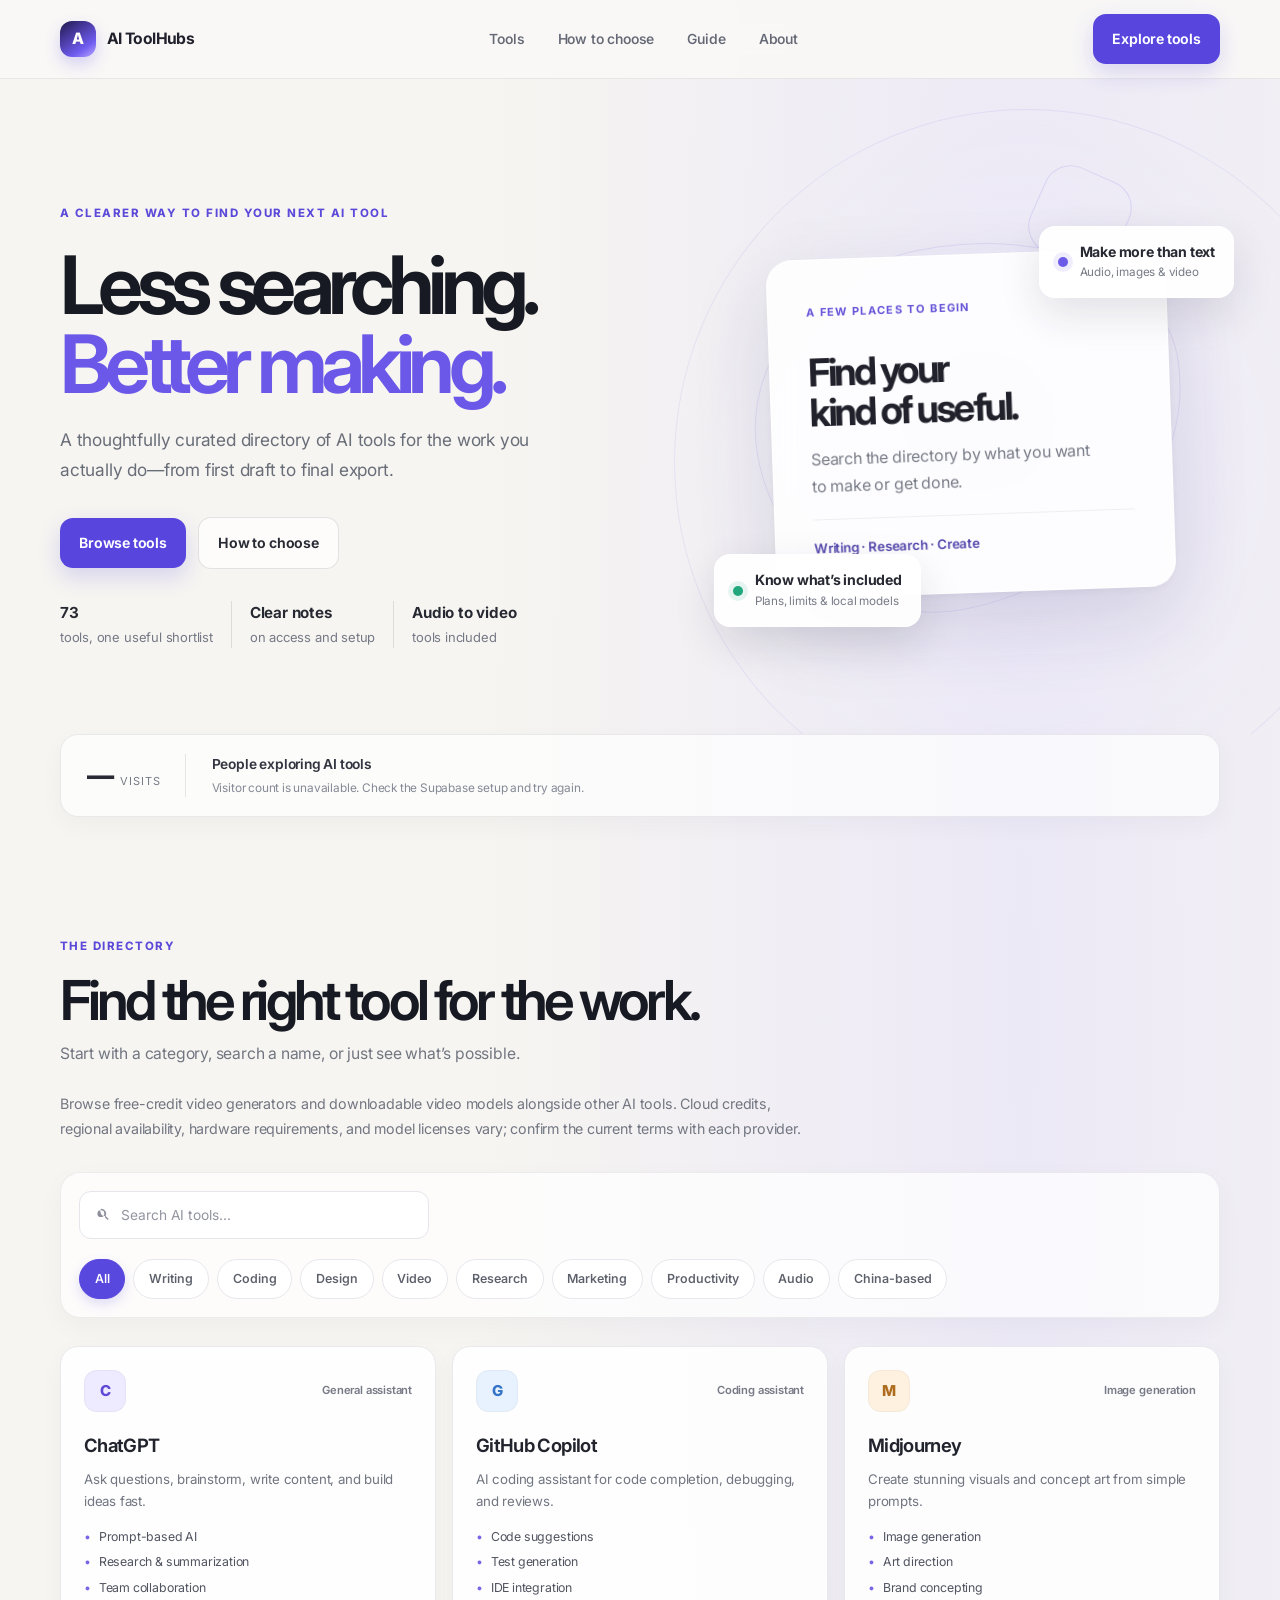
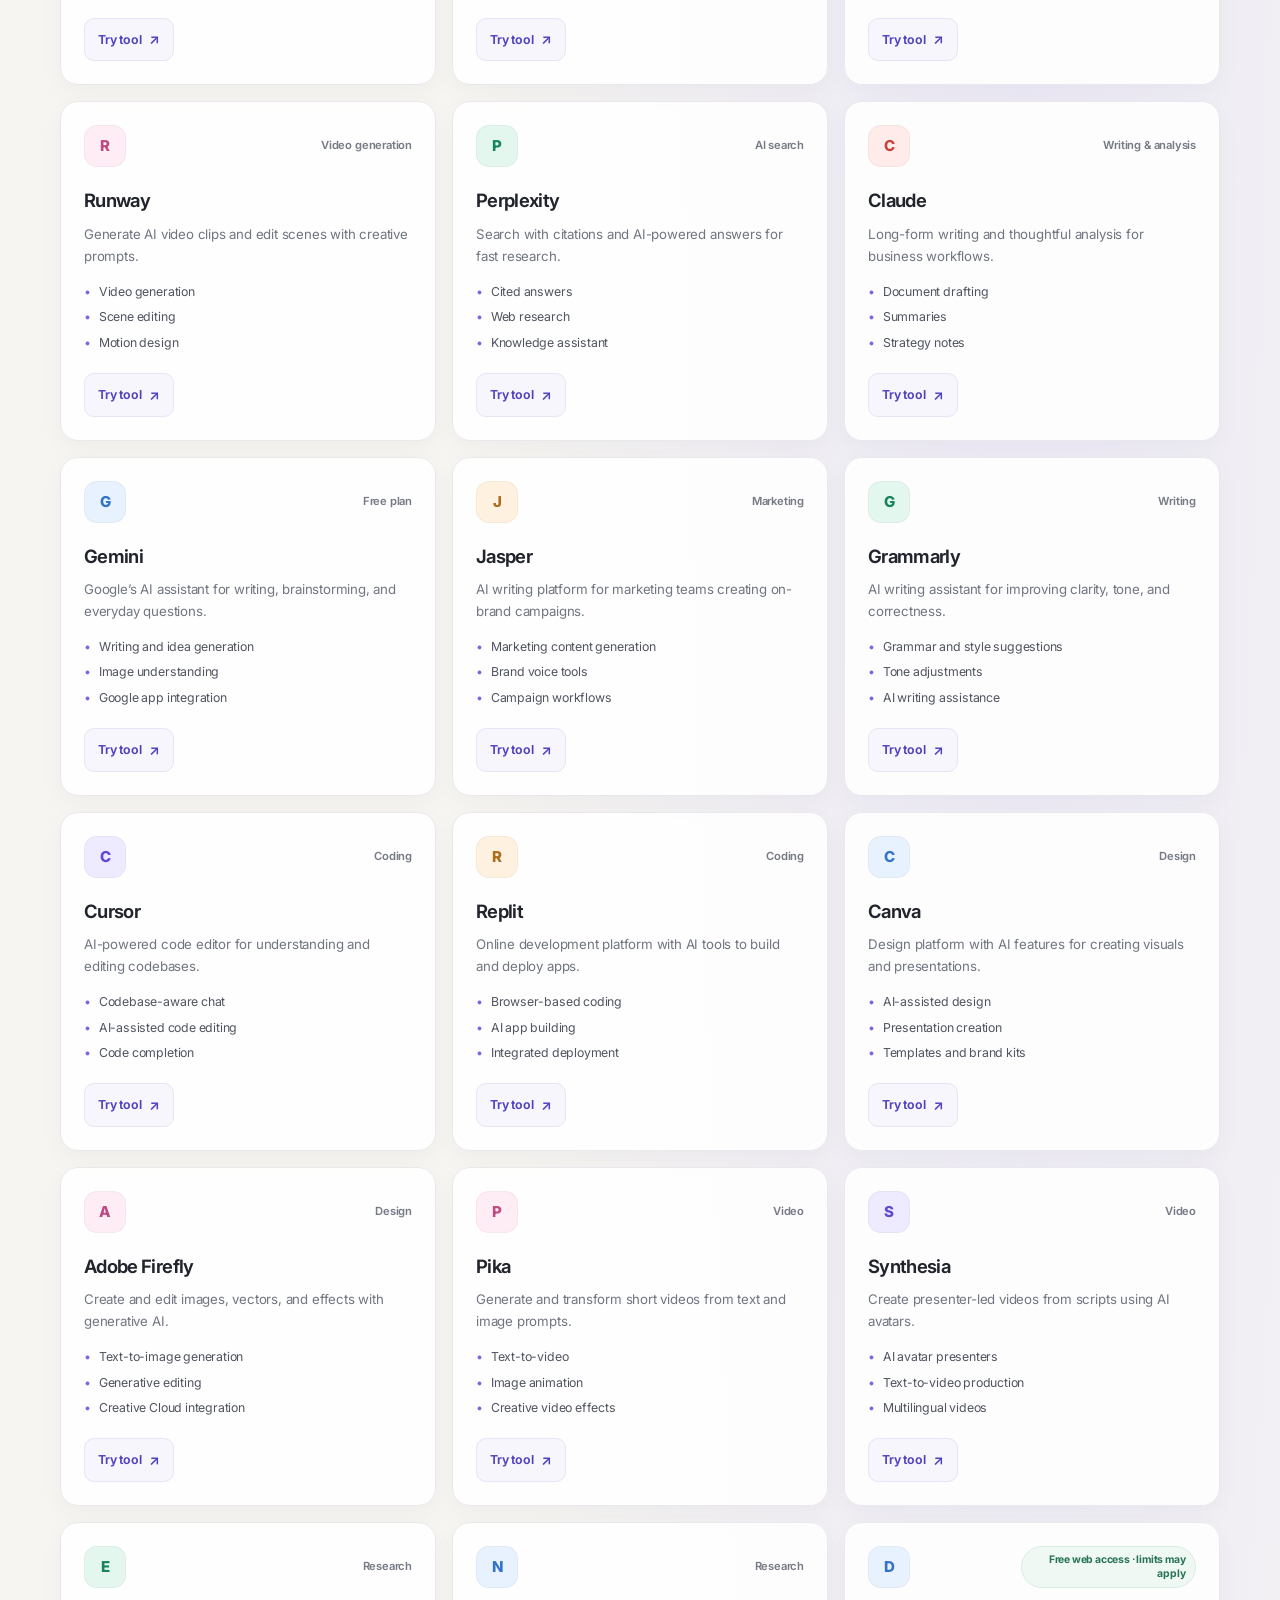
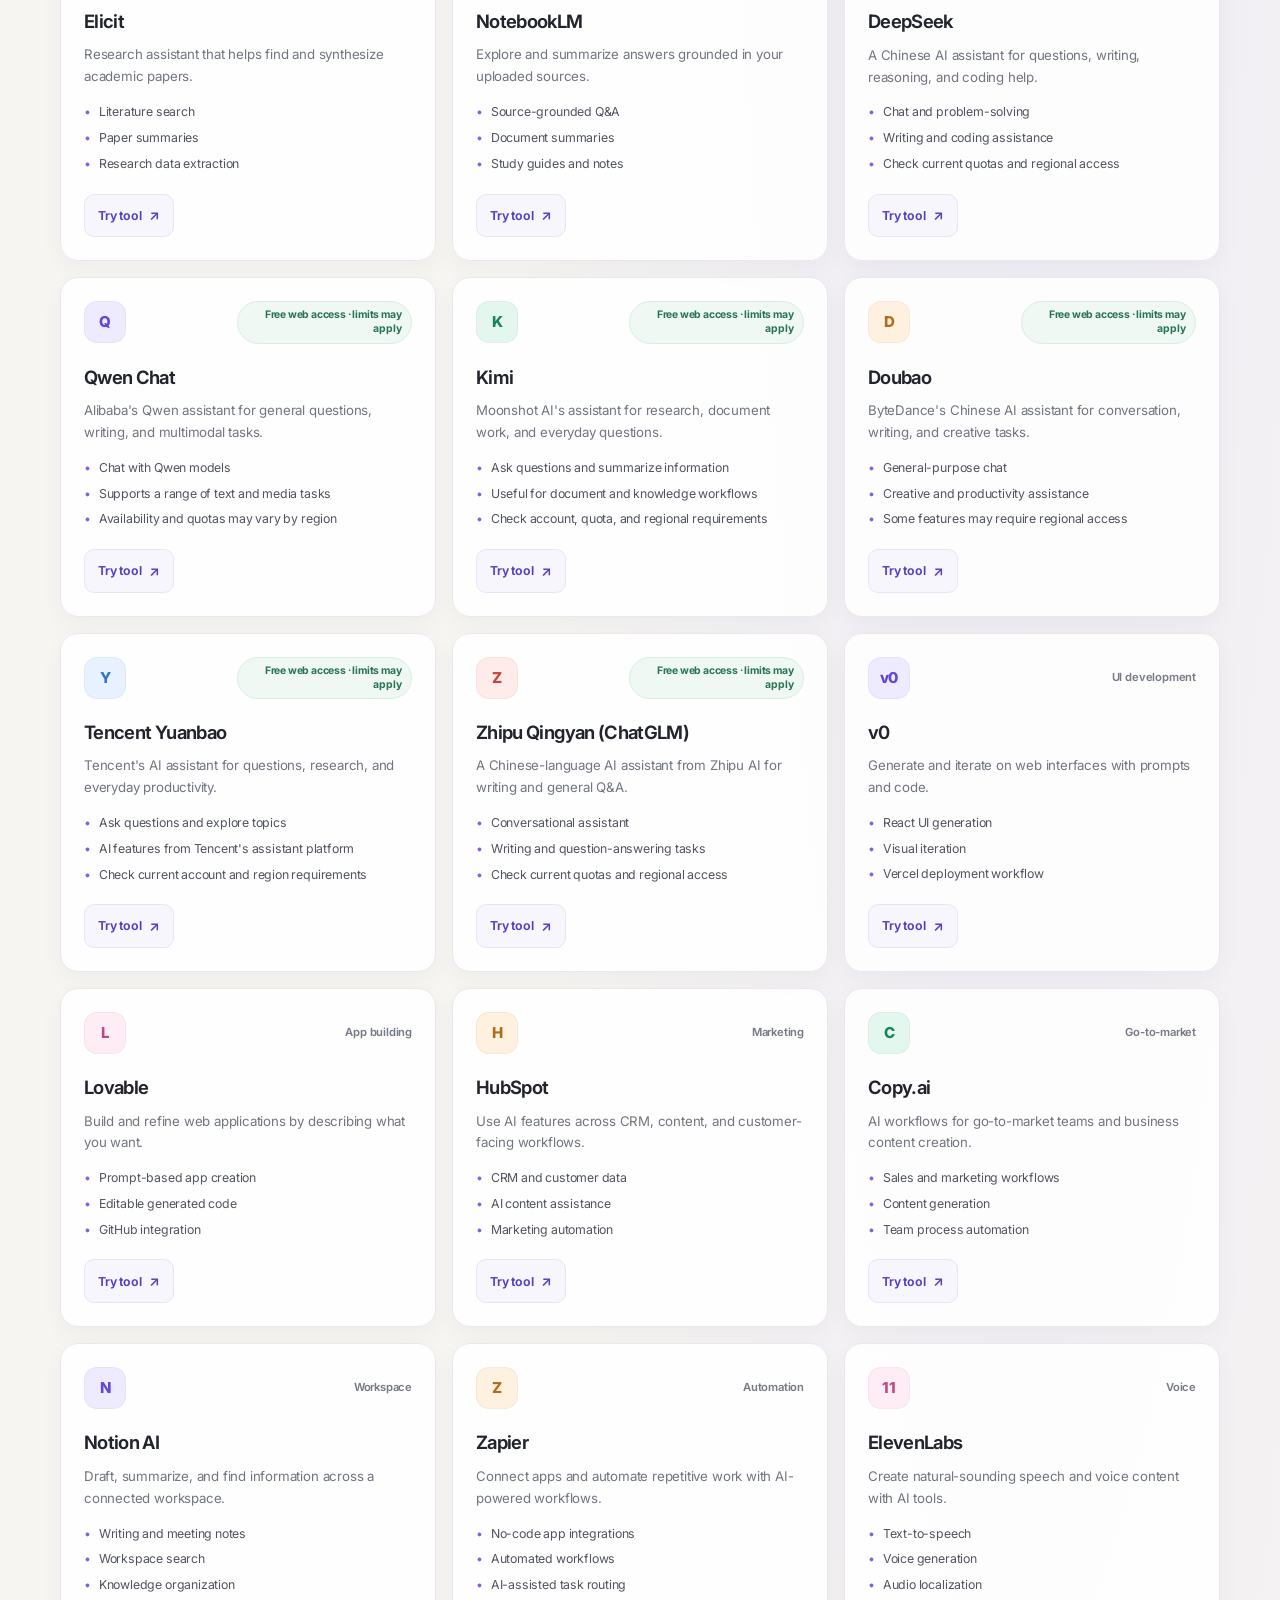
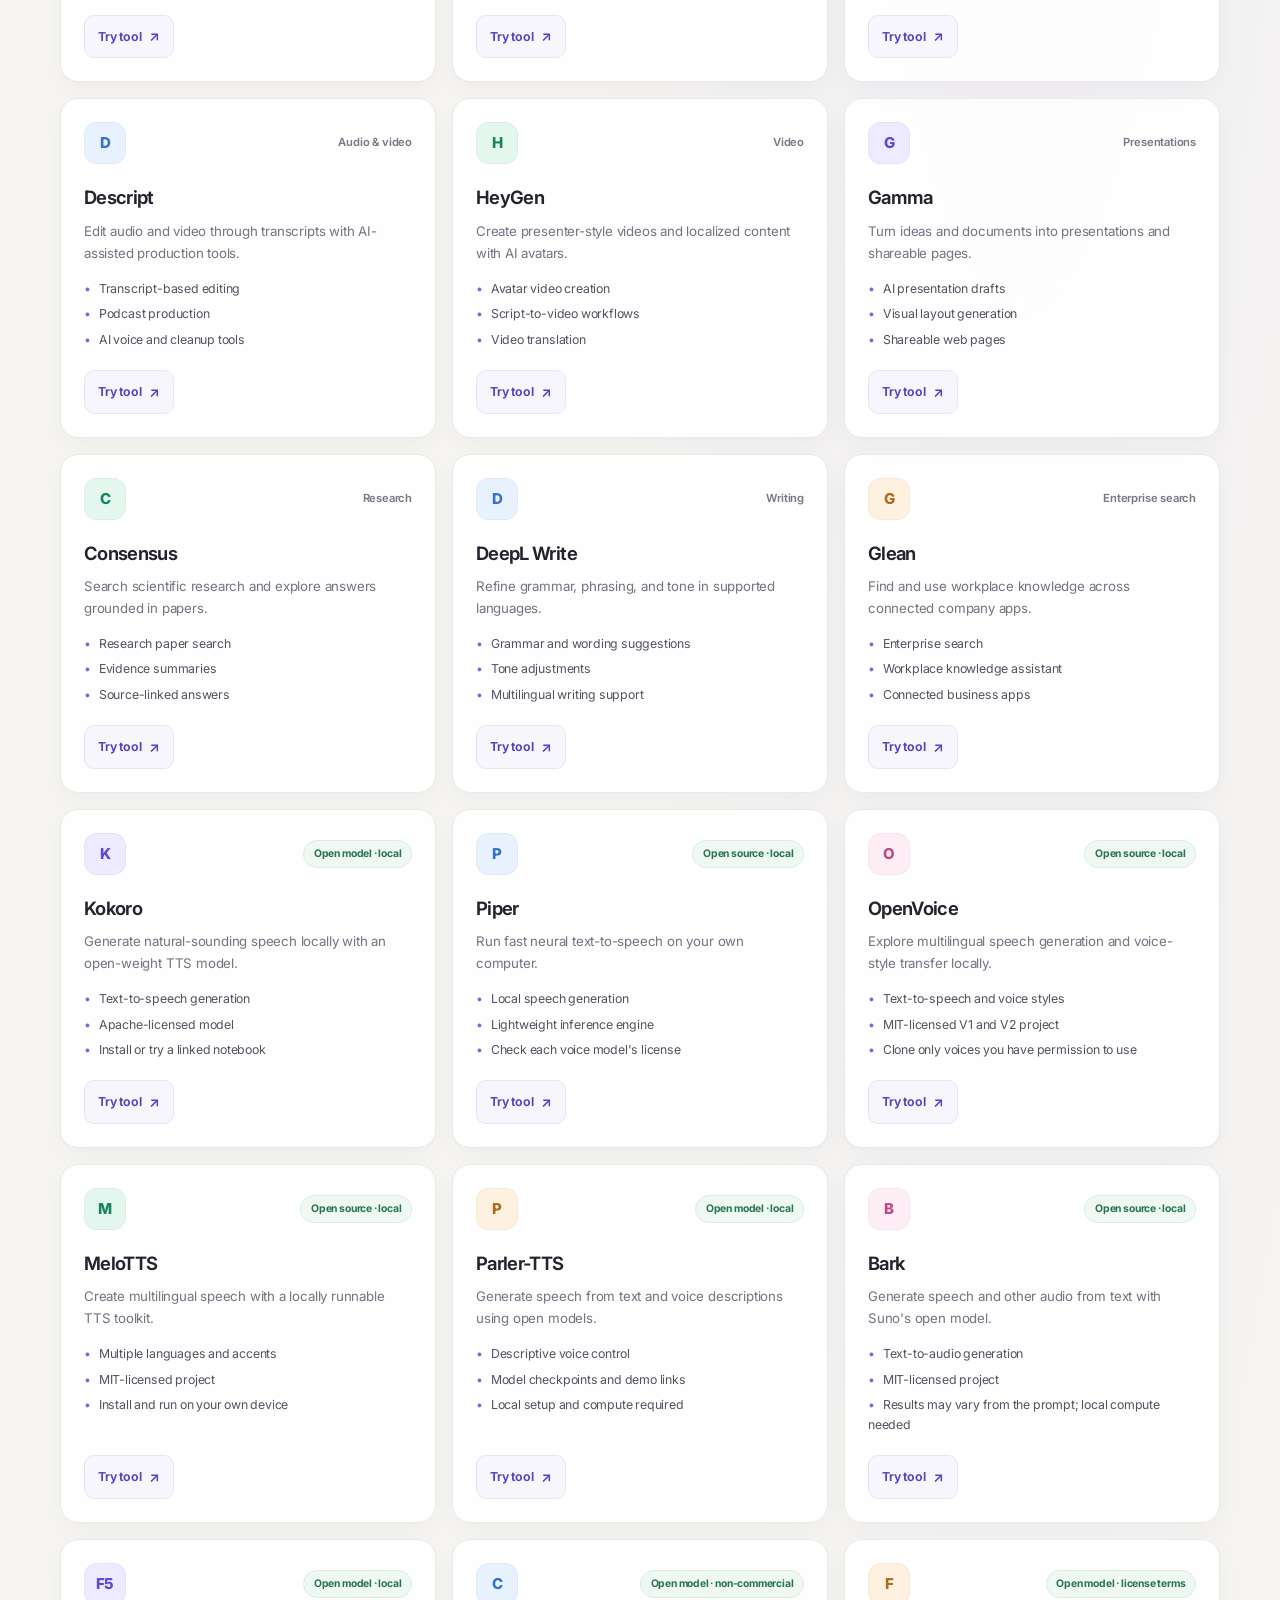
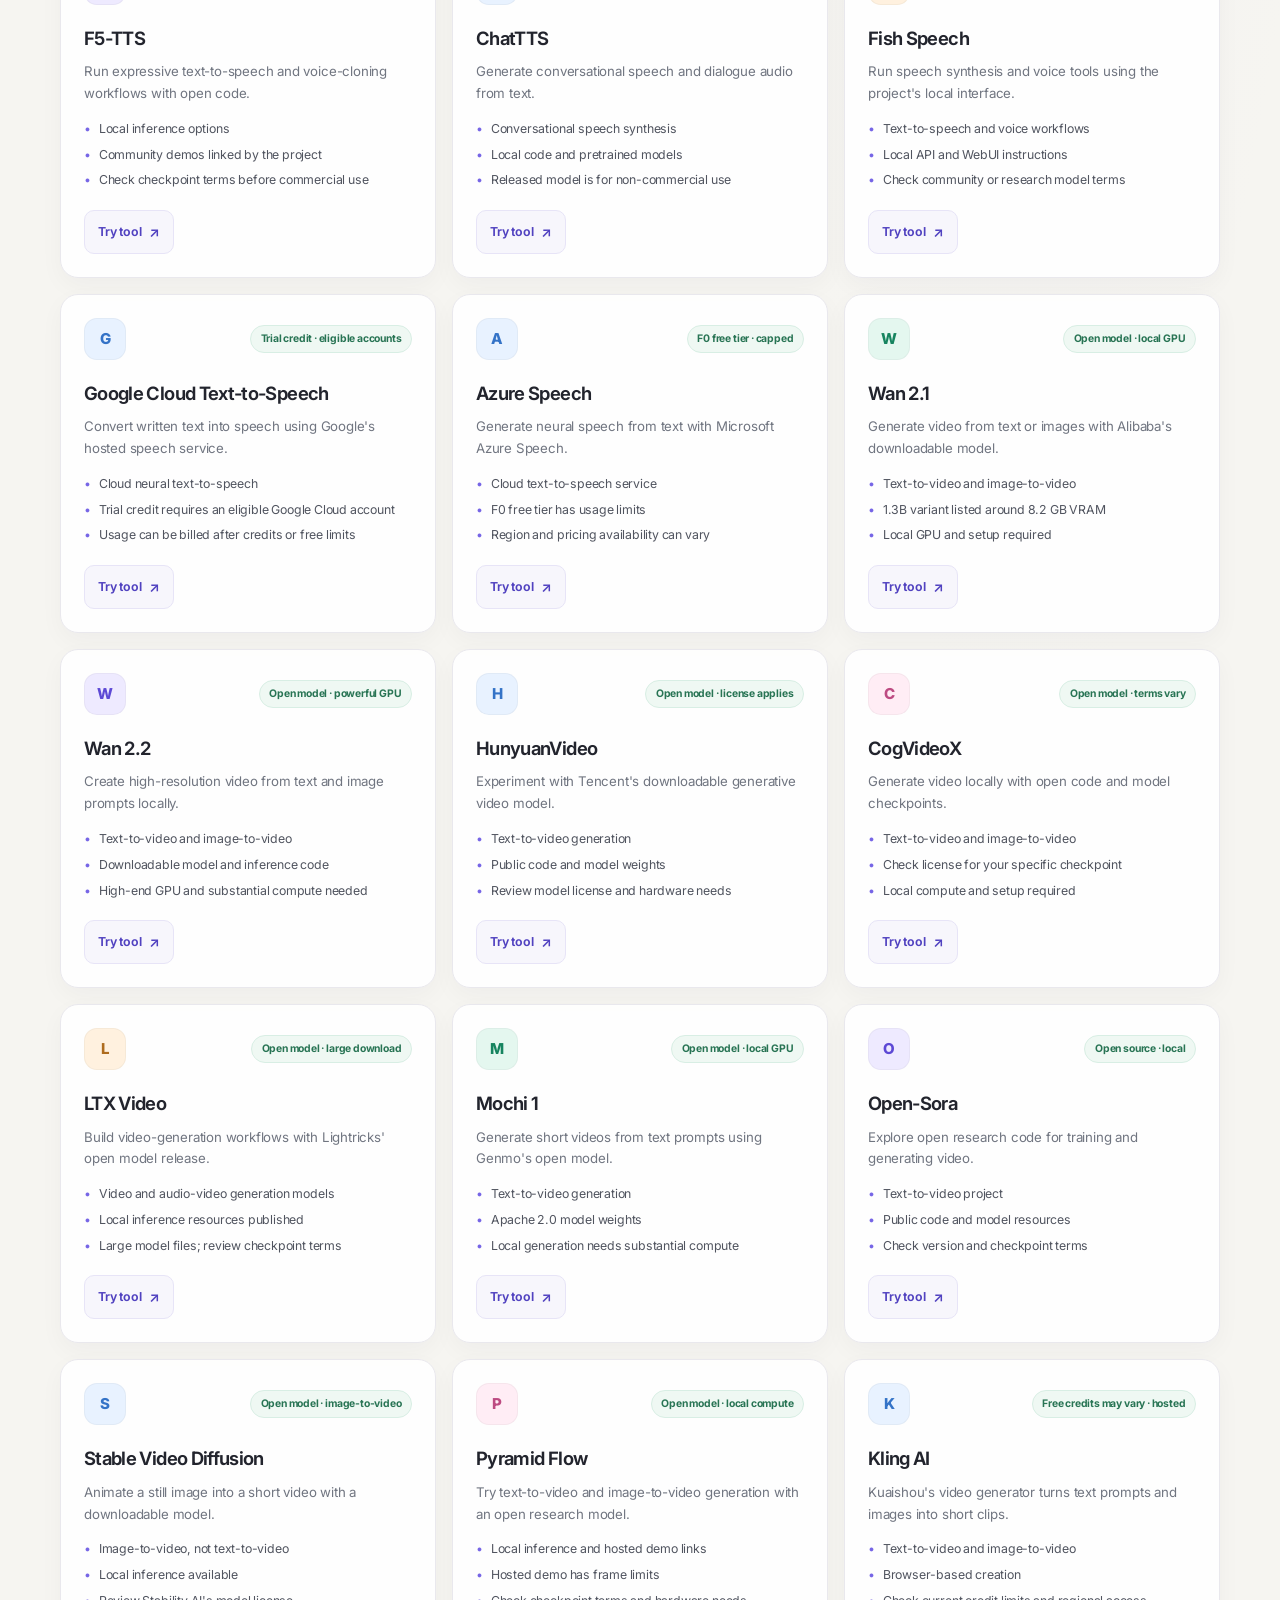
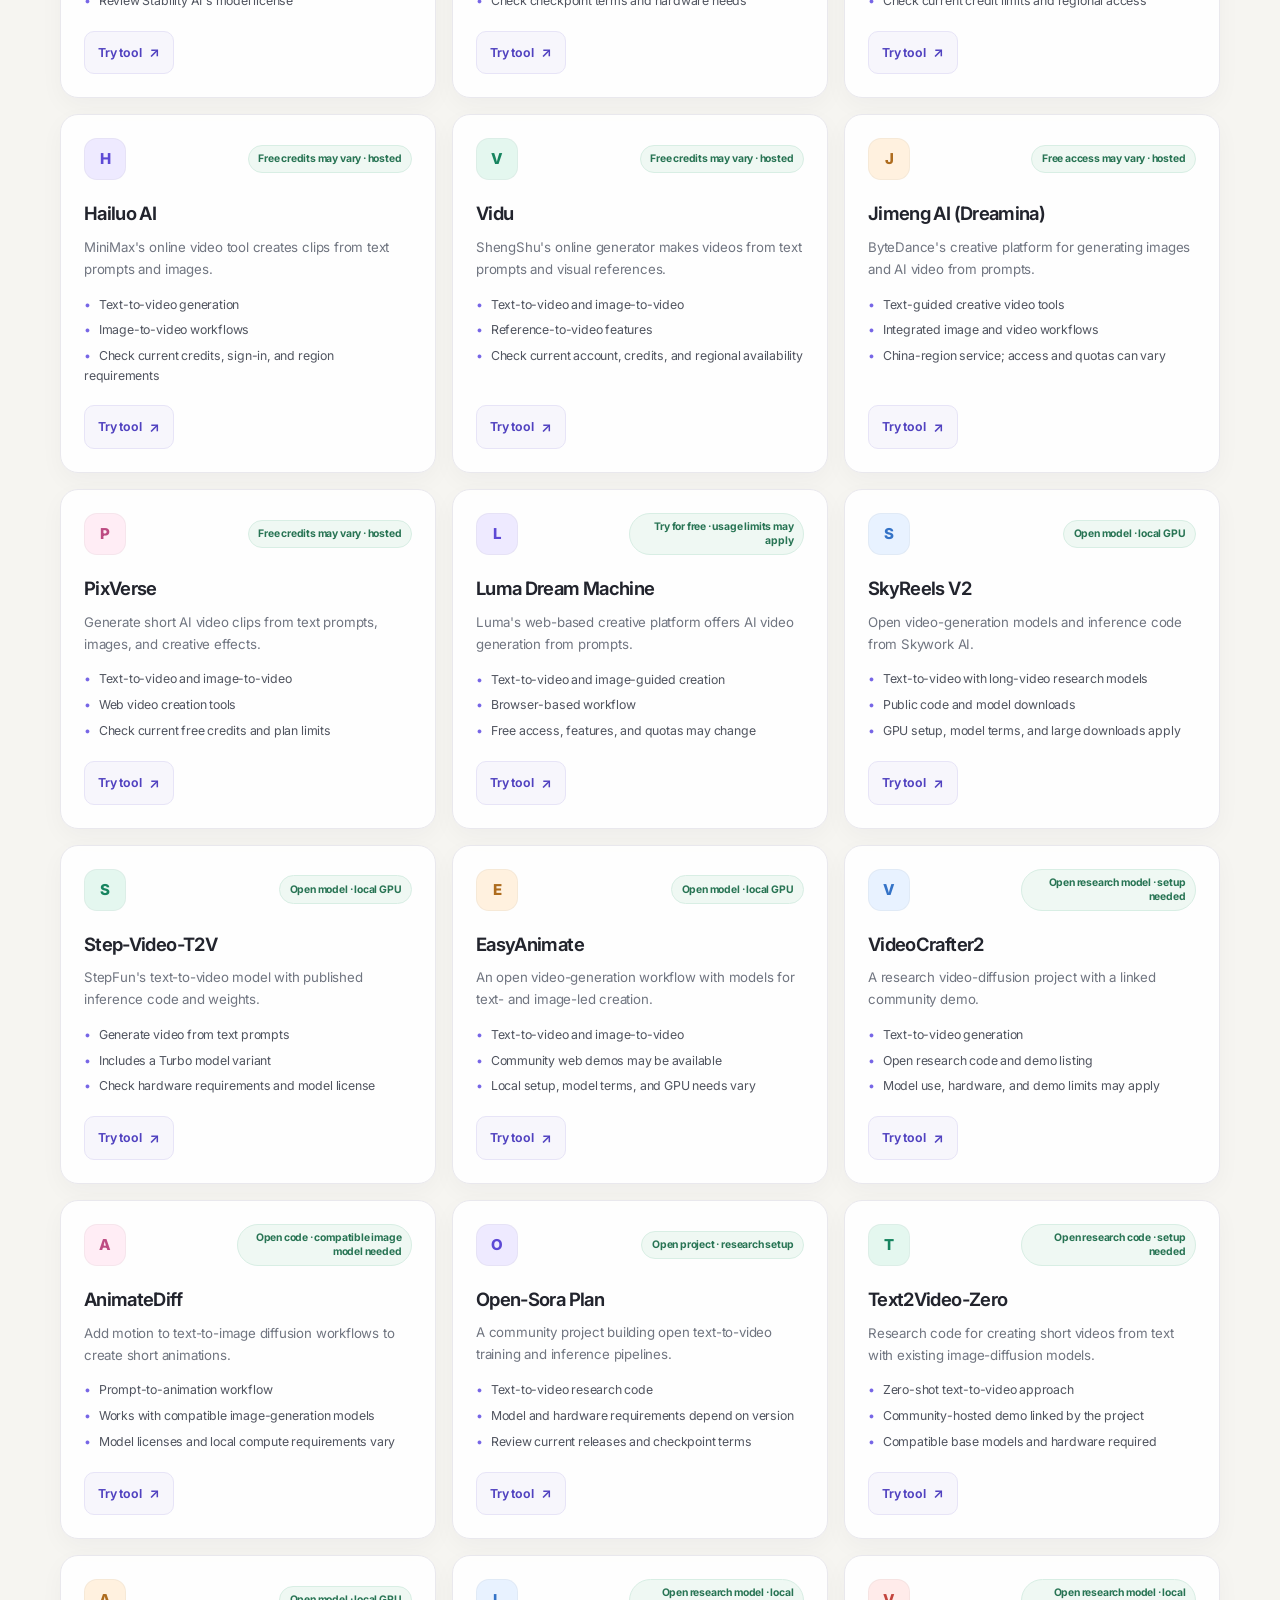
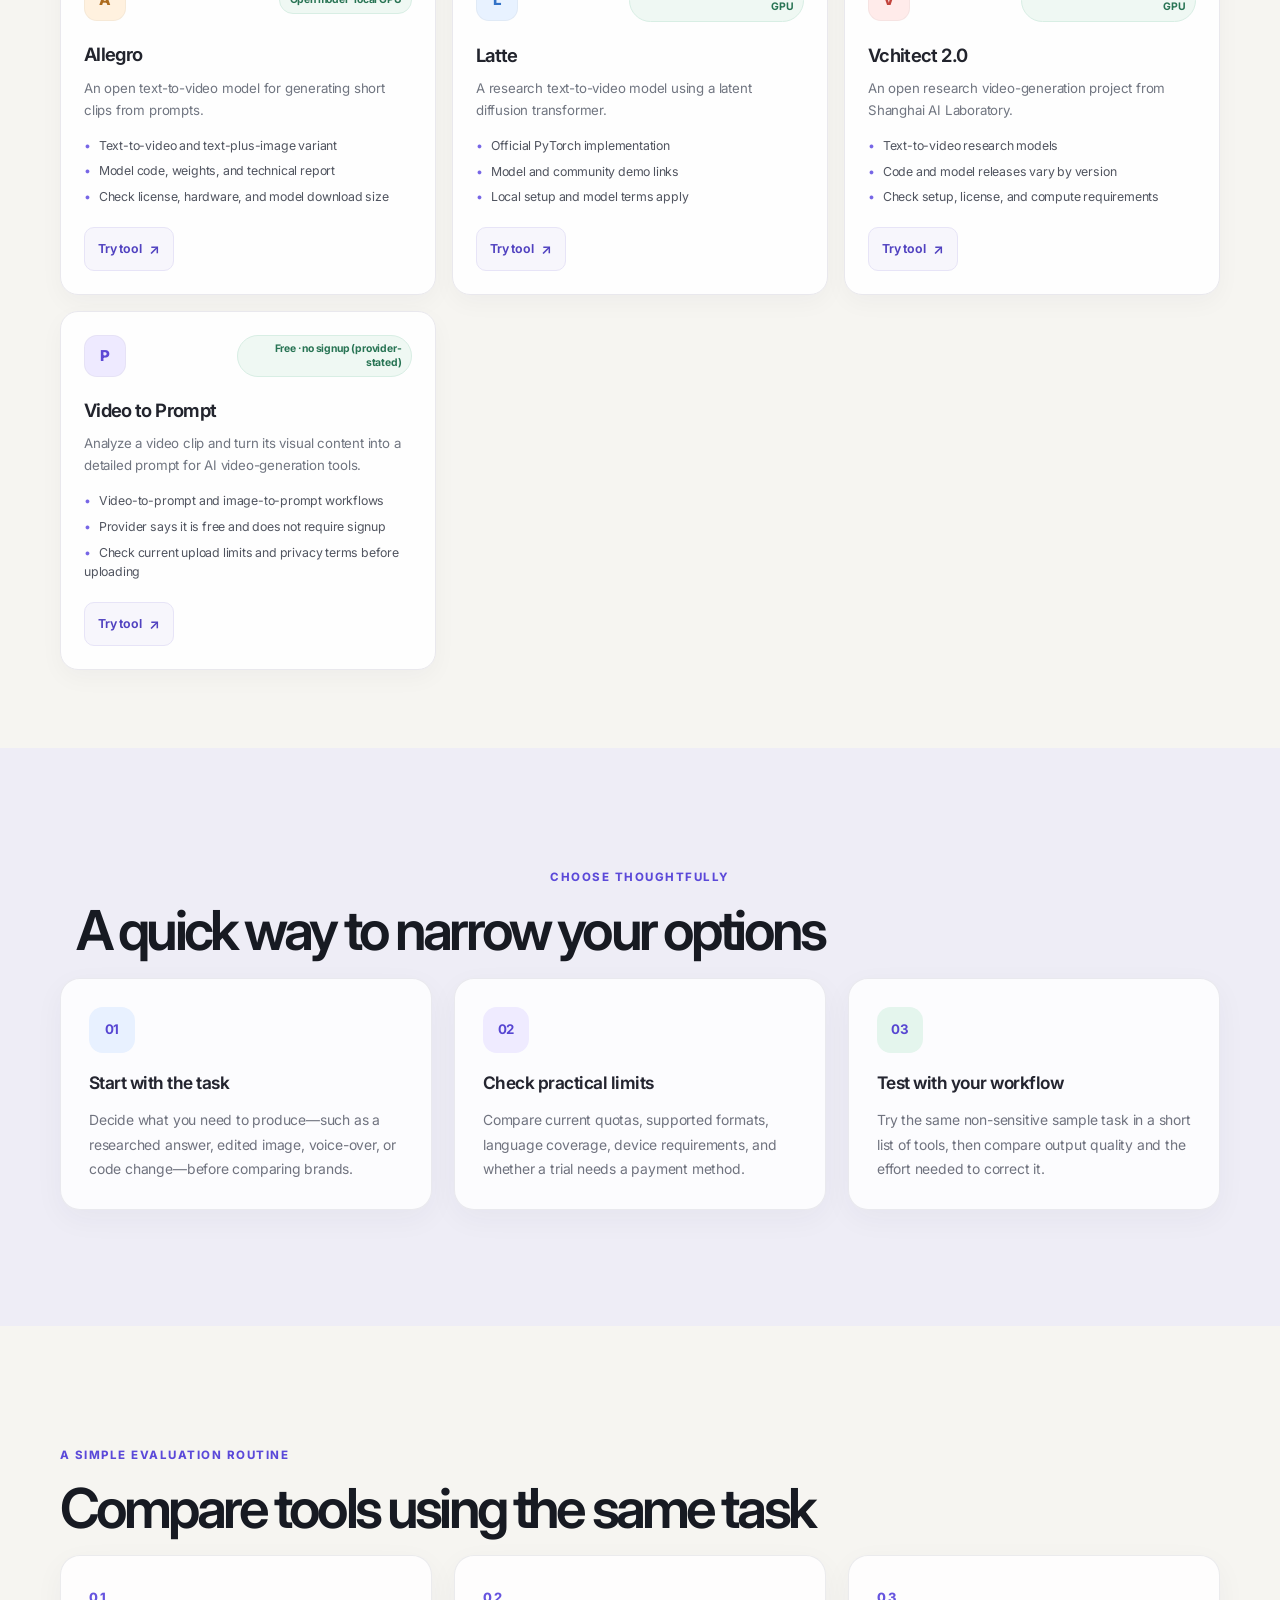
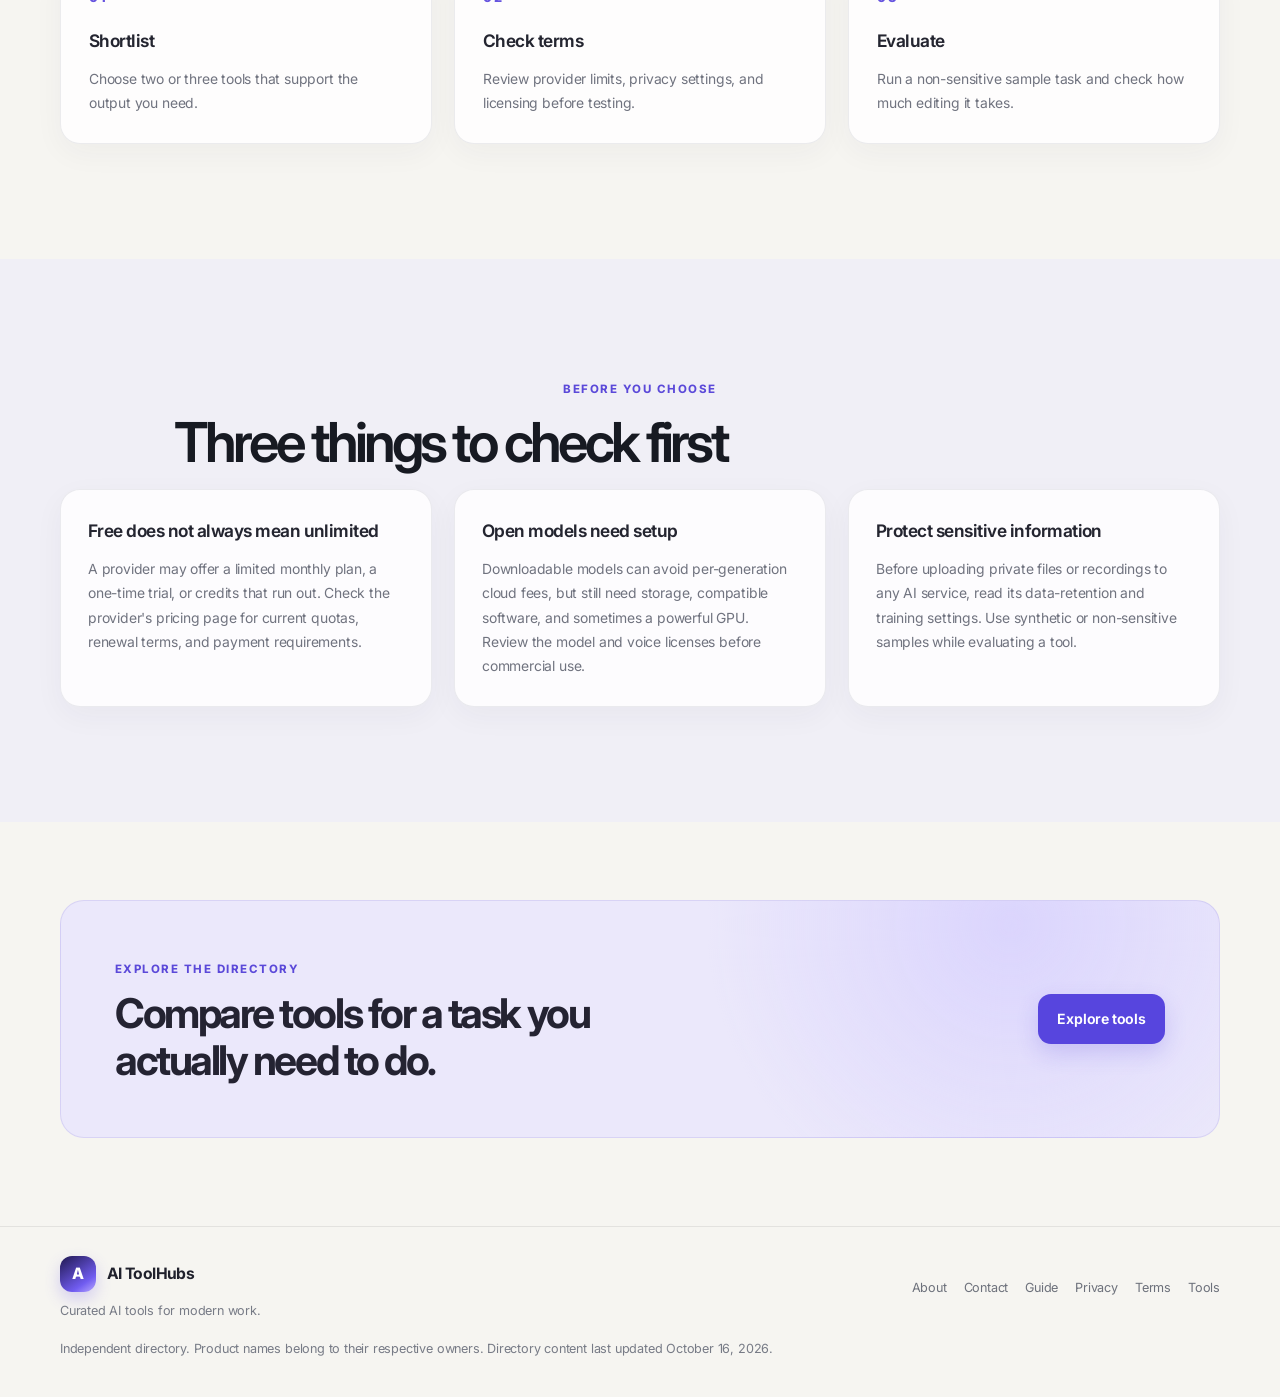
==== index.html @ cb2eaf51 "Add static AI ToolHubs website copy" ====
<!DOCTYPE html>
<html lang="en">
  <head>
    <meta charset="UTF-8" />
    <meta name="viewport" content="width=device-width, initial-scale=1.0" />
    <title>AI ToolHubs — AI Tool Directory and Guides</title>
    <meta
      name="description"
      content="Explore 73 AI tools, including Chinese AI assistants, free and open text-to-video generators, and tools for writing, coding, design, audio, and research."
    />
    <meta name="robots" content="index, follow" />
    <meta property="og:type" content="website" />
    <meta property="og:title" content="AI ToolHubs — AI Tool Directory and Guides" />
    <meta
      property="og:description"
      content="Explore AI tools for writing, coding, research, audio, and video, with notes on free access and local setup."
    />
    <meta property="og:url" content="https://ai-toolhubs.netlify.app/" />
    <link rel="canonical" href="https://ai-toolhubs.netlify.app/" />
    <link rel="preconnect" href="https://fonts.googleapis.com" />
    <link rel="preconnect" href="https://fonts.gstatic.com" crossorigin />
    <link
      href="https://fonts.googleapis.com/css2?family=Inter:wght@400;500;600;700;800;900&display=swap"
      rel="stylesheet"
    />
    <script async src="https://pagead2.googlesyndication.com/pagead/js/adsbygoogle.js?client=ca-pub-6610064645332824" crossorigin="anonymous"></script>
    <link rel="stylesheet" href="styles.css" />
  </head>
  <body>
    <header class="site-header">
      <div class="container navbar">
        <div class="logo-wrap">
          <div class="logo-mark">A</div>
          <span>AI ToolHubs</span>
        </div>

        <nav class="main-nav" aria-label="Main navigation">
          <a href="#discover">Tools</a>
          <a href="#categories">How to choose</a>
          <a href="guide.html">Guide</a>
          <a href="about.html">About</a>
        </nav>

        <div class="nav-actions">
          <a class="btn btn-primary" href="#discover">Explore tools</a>
        </div>
      </div>
    </header>

    <main>
      <section class="hero">
        <div class="container hero-grid">
          <div class="hero-copy">
            <span class="eyebrow">A clearer way to find your next AI tool</span>
            <h1>Less searching.<br /><span>Better making.</span></h1>
            <p>
              A thoughtfully curated directory of AI tools for the work you
              actually do—from first draft to final export.
            </p>

            <div class="hero-actions">
              <a class="btn btn-primary" href="#discover">Browse tools</a>
              <a class="btn btn-secondary" href="#categories">How to choose</a>
            </div>

            <ul class="hero-proof">
              <li>              <strong>73</strong> tools, one useful shortlist</li>
              <li>              <strong>Clear notes</strong> on access and setup</li>
              <li>              <strong>Audio to video</strong> tools included</li>
            </ul>
          </div>

          <div class="hero-panel">
            <div class="mini-card top-card">
              <span class="tag purple">A few places to begin</span>
              <h3>Find your<br />kind of useful.</h3>
              <p>Search the directory by what you want to make or get done.</p>
              <div class="mini-meta">
                <span>Writing · Research · Create</span>
              </div>
            </div>

            <div class="floating-card card-one">
              <span class="dot green"></span>
              <div>
                <strong>Know what’s included</strong>
                <small>Plans, limits &amp; local models</small>
              </div>
            </div>

            <div class="floating-card card-two">
              <span class="dot blue"></span>
              <div>
                <strong>Make more than text</strong>
                <small>Audio, images &amp; video</small>
              </div>
            </div>
          </div>
        </div>
      </section>

      <section class="visitors">
        <div class="container">
          <div class="visitor-box">
            <div class="visitor-stat">
              <span id="visitorCount" aria-live="polite">—</span>
              <small>visits</small>
            </div>
            <div>
              <p>People exploring AI tools</p>
              <small id="visitorStatus" role="status">Connecting to visitor stats…</small>
            </div>
          </div>
        </div>
      </section>

      <section id="discover" class="discover">
        <div class="container">
          <div class="section-heading">
            <span class="eyebrow">The directory</span>
            <h2>Find the right tool for the work.</h2>
            <p class="section-intro">
              Start with a category, search a name, or just see what’s possible.
            </p>
          </div>

          <p class="catalog-note">
            Browse free-credit video generators and downloadable video models alongside
            other AI tools. Cloud credits, regional availability, hardware requirements,
            and model licenses vary; confirm the current terms with each provider.
          </p>

          <div class="toolbar">
            <div class="search-box">
              <svg viewBox="0 0 24 24" aria-hidden="true">
                <path d="M10 3a7 7 0 015.53 11.94l4.39 4.39 1.41-1.41-4.39-4.39A7 7 0 0110 3zm0 2a5 5 0 100 10 5 5 0 000-10z"/>
              </svg>
              <input id="toolSearch" type="text" placeholder="Search AI tools..." />
            </div>

            <div class="filter-group" id="filters">
              <button class="filter-btn active" data-filter="all">All</button>
              <button class="filter-btn" data-filter="writing">Writing</button>
              <button class="filter-btn" data-filter="coding">Coding</button>
              <button class="filter-btn" data-filter="design">Design</button>
              <button class="filter-btn" data-filter="video">Video</button>
              <button class="filter-btn" data-filter="research">Research</button>
              <button class="filter-btn" data-filter="marketing">Marketing</button>
              <button class="filter-btn" data-filter="productivity">Productivity</button>
              <button class="filter-btn" data-filter="audio">Audio</button>
              <button class="filter-btn" data-filter="china">China-based</button>
            </div>
          </div>

          <div class="tool-grid" id="toolGrid">
            <article class="tool-card" data-category="writing" data-name="chatgpt">
              <div class="tool-head">
                <div class="tool-icon purple">C</div>
                <span class="rating">General assistant</span>
              </div>
              <h3>ChatGPT</h3>
              <p>Ask questions, brainstorm, write content, and build ideas fast.</p>
              <ul>
                <li>Prompt-based AI</li>
                <li>Research & summarization</li>
                <li>Team collaboration</li>
              </ul>
              <a href="https://chatgpt.com/" target="_blank" rel="noopener noreferrer">Try tool</a>
            </article>

            <article class="tool-card" data-category="coding" data-name="github copilot">
              <div class="tool-head">
                <div class="tool-icon blue">G</div>
                <span class="rating">Coding assistant</span>
              </div>
              <h3>GitHub Copilot</h3>
              <p>AI coding assistant for code completion, debugging, and reviews.</p>
              <ul>
                <li>Code suggestions</li>
                <li>Test generation</li>
                <li>IDE integration</li>
              </ul>
              <a href="https://github.com/features/copilot" target="_blank" rel="noopener noreferrer">Try tool</a>
            </article>

            <article class="tool-card" data-category="design" data-name="midjourney">
              <div class="tool-head">
                <div class="tool-icon orange">M</div>
                <span class="rating">Image generation</span>
              </div>
              <h3>Midjourney</h3>
              <p>Create stunning visuals and concept art from simple prompts.</p>
              <ul>
                <li>Image generation</li>
                <li>Art direction</li>
                <li>Brand concepting</li>
              </ul>
              <a href="https://www.midjourney.com/" target="_blank" rel="noopener noreferrer">Try tool</a>
            </article>

            <article class="tool-card" data-category="video" data-name="runway">
              <div class="tool-head">
                <div class="tool-icon pink">R</div>
                <span class="rating">Video generation</span>
              </div>
              <h3>Runway</h3>
              <p>Generate AI video clips and edit scenes with creative prompts.</p>
              <ul>
                <li>Video generation</li>
                <li>Scene editing</li>
                <li>Motion design</li>
              </ul>
              <a href="https://runwayml.com/" target="_blank" rel="noopener noreferrer">Try tool</a>
            </article>

            <article class="tool-card" data-category="research" data-name="perplexity">
              <div class="tool-head">
                <div class="tool-icon green">P</div>
                <span class="rating">AI search</span>
              </div>
              <h3>Perplexity</h3>
              <p>Search with citations and AI-powered answers for fast research.</p>
              <ul>
                <li>Cited answers</li>
                <li>Web research</li>
                <li>Knowledge assistant</li>
              </ul>
              <a href="https://www.perplexity.ai/" target="_blank" rel="noopener noreferrer">Try tool</a>
            </article>

            <article class="tool-card" data-category="writing" data-name="claude">
              <div class="tool-head">
                <div class="tool-icon red">C</div>
                <span class="rating">Writing &amp; analysis</span>
              </div>
              <h3>Claude</h3>
              <p>Long-form writing and thoughtful analysis for business workflows.</p>
              <ul>
                <li>Document drafting</li>
                <li>Summaries</li>
                <li>Strategy notes</li>
              </ul>
              <a href="https://claude.ai/" target="_blank" rel="noopener noreferrer">Try tool</a>
            </article>

            <article class="tool-card" data-category="writing" data-name="gemini">
              <div class="tool-head">
                <div class="tool-icon blue">G</div>
                <span class="rating">Free plan</span>
              </div>
              <h3>Gemini</h3>
              <p>Google’s AI assistant for writing, brainstorming, and everyday questions.</p>
              <ul>
                <li>Writing and idea generation</li>
                <li>Image understanding</li>
                <li>Google app integration</li>
              </ul>
              <a href="https://gemini.google.com/" target="_blank" rel="noopener noreferrer">Try tool</a>
            </article>

            <article class="tool-card" data-category="writing" data-name="jasper">
              <div class="tool-head">
                <div class="tool-icon orange">J</div>
                <span class="rating">Marketing</span>
              </div>
              <h3>Jasper</h3>
              <p>AI writing platform for marketing teams creating on-brand campaigns.</p>
              <ul>
                <li>Marketing content generation</li>
                <li>Brand voice tools</li>
                <li>Campaign workflows</li>
              </ul>
              <a href="https://www.jasper.ai/" target="_blank" rel="noopener noreferrer">Try tool</a>
            </article>

            <article class="tool-card" data-category="writing" data-name="grammarly">
              <div class="tool-head">
                <div class="tool-icon green">G</div>
                <span class="rating">Writing</span>
              </div>
              <h3>Grammarly</h3>
              <p>AI writing assistant for improving clarity, tone, and correctness.</p>
              <ul>
                <li>Grammar and style suggestions</li>
                <li>Tone adjustments</li>
                <li>AI writing assistance</li>
              </ul>
              <a href="https://www.grammarly.com/" target="_blank" rel="noopener noreferrer">Try tool</a>
            </article>

            <article class="tool-card" data-category="coding" data-name="cursor">
              <div class="tool-head">
                <div class="tool-icon purple">C</div>
                <span class="rating">Coding</span>
              </div>
              <h3>Cursor</h3>
              <p>AI-powered code editor for understanding and editing codebases.</p>
              <ul>
                <li>Codebase-aware chat</li>
                <li>AI-assisted code editing</li>
                <li>Code completion</li>
              </ul>
              <a href="https://www.cursor.com/" target="_blank" rel="noopener noreferrer">Try tool</a>
            </article>

            <article class="tool-card" data-category="coding" data-name="replit">
              <div class="tool-head">
                <div class="tool-icon orange">R</div>
                <span class="rating">Coding</span>
              </div>
              <h3>Replit</h3>
              <p>Online development platform with AI tools to build and deploy apps.</p>
              <ul>
                <li>Browser-based coding</li>
                <li>AI app building</li>
                <li>Integrated deployment</li>
              </ul>
              <a href="https://replit.com/" target="_blank" rel="noopener noreferrer">Try tool</a>
            </article>

            <article class="tool-card" data-category="design" data-name="canva">
              <div class="tool-head">
                <div class="tool-icon blue">C</div>
                <span class="rating">Design</span>
              </div>
              <h3>Canva</h3>
              <p>Design platform with AI features for creating visuals and presentations.</p>
              <ul>
                <li>AI-assisted design</li>
                <li>Presentation creation</li>
                <li>Templates and brand kits</li>
              </ul>
              <a href="https://www.canva.com/" target="_blank" rel="noopener noreferrer">Try tool</a>
            </article>

            <article class="tool-card" data-category="design" data-name="adobe firefly">
              <div class="tool-head">
                <div class="tool-icon pink">A</div>
                <span class="rating">Design</span>
              </div>
              <h3>Adobe Firefly</h3>
              <p>Create and edit images, vectors, and effects with generative AI.</p>
              <ul>
                <li>Text-to-image generation</li>
                <li>Generative editing</li>
                <li>Creative Cloud integration</li>
              </ul>
              <a href="https://firefly.adobe.com/" target="_blank" rel="noopener noreferrer">Try tool</a>
            </article>

            <article class="tool-card" data-category="video" data-name="pika">
              <div class="tool-head">
                <div class="tool-icon pink">P</div>
                <span class="rating">Video</span>
              </div>
              <h3>Pika</h3>
              <p>Generate and transform short videos from text and image prompts.</p>
              <ul>
                <li>Text-to-video</li>
                <li>Image animation</li>
                <li>Creative video effects</li>
              </ul>
              <a href="https://pika.art/" target="_blank" rel="noopener noreferrer">Try tool</a>
            </article>

            <article class="tool-card" data-category="video" data-name="synthesia">
              <div class="tool-head">
                <div class="tool-icon purple">S</div>
                <span class="rating">Video</span>
              </div>
              <h3>Synthesia</h3>
              <p>Create presenter-led videos from scripts using AI avatars.</p>
              <ul>
                <li>AI avatar presenters</li>
                <li>Text-to-video production</li>
                <li>Multilingual videos</li>
              </ul>
              <a href="https://www.synthesia.io/" target="_blank" rel="noopener noreferrer">Try tool</a>
            </article>

            <article class="tool-card" data-category="research" data-name="elicit">
              <div class="tool-head">
                <div class="tool-icon green">E</div>
                <span class="rating">Research</span>
              </div>
              <h3>Elicit</h3>
              <p>Research assistant that helps find and synthesize academic papers.</p>
              <ul>
                <li>Literature search</li>
                <li>Paper summaries</li>
                <li>Research data extraction</li>
              </ul>
              <a href="https://elicit.com/" target="_blank" rel="noopener noreferrer">Try tool</a>
            </article>

            <article class="tool-card" data-category="research" data-name="notebooklm">
              <div class="tool-head">
                <div class="tool-icon blue">N</div>
                <span class="rating">Research</span>
              </div>
              <h3>NotebookLM</h3>
              <p>Explore and summarize answers grounded in your uploaded sources.</p>
              <ul>
                <li>Source-grounded Q&A</li>
                <li>Document summaries</li>
                <li>Study guides and notes</li>
              </ul>
              <a href="https://notebooklm.google.com/" target="_blank" rel="noopener noreferrer">Try tool</a>
            </article>

            <article class="tool-card" data-category="writing" data-region="china" data-name="deepseek china">
              <div class="tool-head">
                <div class="tool-icon blue">D</div>
                <span class="access-badge">Free web access · limits may apply</span>
              </div>
              <h3>DeepSeek</h3>
              <p>A Chinese AI assistant for questions, writing, reasoning, and coding help.</p>
              <ul>
                <li>Chat and problem-solving</li>
                <li>Writing and coding assistance</li>
                <li>Check current quotas and regional access</li>
              </ul>
              <a href="https://chat.deepseek.com/" target="_blank" rel="noopener noreferrer">Try tool</a>
            </article>

            <article class="tool-card" data-category="writing" data-region="china" data-name="qwen alibaba china">
              <div class="tool-head">
                <div class="tool-icon purple">Q</div>
                <span class="access-badge">Free web access · limits may apply</span>
              </div>
              <h3>Qwen Chat</h3>
              <p>Alibaba's Qwen assistant for general questions, writing, and multimodal tasks.</p>
              <ul>
                <li>Chat with Qwen models</li>
                <li>Supports a range of text and media tasks</li>
                <li>Availability and quotas may vary by region</li>
              </ul>
              <a href="https://qwen.ai/" target="_blank" rel="noopener noreferrer">Try tool</a>
            </article>

            <article class="tool-card" data-category="research" data-region="china" data-name="kimi moonshot china">
              <div class="tool-head">
                <div class="tool-icon green">K</div>
                <span class="access-badge">Free web access · limits may apply</span>
              </div>
              <h3>Kimi</h3>
              <p>Moonshot AI's assistant for research, document work, and everyday questions.</p>
              <ul>
                <li>Ask questions and summarize information</li>
                <li>Useful for document and knowledge workflows</li>
                <li>Check account, quota, and regional requirements</li>
              </ul>
              <a href="https://www.kimi.com/" target="_blank" rel="noopener noreferrer">Try tool</a>
            </article>

            <article class="tool-card" data-category="writing" data-region="china" data-name="doubao bytedance china">
              <div class="tool-head">
                <div class="tool-icon orange">D</div>
                <span class="access-badge">Free web access · limits may apply</span>
              </div>
              <h3>Doubao</h3>
              <p>ByteDance's Chinese AI assistant for conversation, writing, and creative tasks.</p>
              <ul>
                <li>General-purpose chat</li>
                <li>Creative and productivity assistance</li>
                <li>Some features may require regional access</li>
              </ul>
              <a href="https://www.doubao.com/chat/" target="_blank" rel="noopener noreferrer">Try tool</a>
            </article>

            <article class="tool-card" data-category="research" data-region="china" data-name="tencent yuanbao china">
              <div class="tool-head">
                <div class="tool-icon blue">Y</div>
                <span class="access-badge">Free web access · limits may apply</span>
              </div>
              <h3>Tencent Yuanbao</h3>
              <p>Tencent's AI assistant for questions, research, and everyday productivity.</p>
              <ul>
                <li>Ask questions and explore topics</li>
                <li>AI features from Tencent's assistant platform</li>
                <li>Check current account and region requirements</li>
              </ul>
              <a href="https://yuanbao.tencent.com/" target="_blank" rel="noopener noreferrer">Try tool</a>
            </article>

            <article class="tool-card" data-category="writing" data-region="china" data-name="zhipu qingyan chatglm china">
              <div class="tool-head">
                <div class="tool-icon red">Z</div>
                <span class="access-badge">Free web access · limits may apply</span>
              </div>
              <h3>Zhipu Qingyan (ChatGLM)</h3>
              <p>A Chinese-language AI assistant from Zhipu AI for writing and general Q&amp;A.</p>
              <ul>
                <li>Conversational assistant</li>
                <li>Writing and question-answering tasks</li>
                <li>Check current quotas and regional access</li>
              </ul>
              <a href="https://chatglm.cn/" target="_blank" rel="noopener noreferrer">Try tool</a>
            </article>

            <article class="tool-card" data-category="coding" data-name="v0 vercel">
              <div class="tool-head">
                <div class="tool-icon purple">v0</div>
                <span class="rating">UI development</span>
              </div>
              <h3>v0</h3>
              <p>Generate and iterate on web interfaces with prompts and code.</p>
              <ul>
                <li>React UI generation</li>
                <li>Visual iteration</li>
                <li>Vercel deployment workflow</li>
              </ul>
              <a href="https://v0.dev/" target="_blank" rel="noopener noreferrer">Try tool</a>
            </article>

            <article class="tool-card" data-category="coding" data-name="lovable">
              <div class="tool-head">
                <div class="tool-icon pink">L</div>
                <span class="rating">App building</span>
              </div>
              <h3>Lovable</h3>
              <p>Build and refine web applications by describing what you want.</p>
              <ul>
                <li>Prompt-based app creation</li>
                <li>Editable generated code</li>
                <li>GitHub integration</li>
              </ul>
              <a href="https://lovable.dev/" target="_blank" rel="noopener noreferrer">Try tool</a>
            </article>

            <article class="tool-card" data-category="marketing" data-name="hubspot">
              <div class="tool-head">
                <div class="tool-icon orange">H</div>
                <span class="rating">Marketing</span>
              </div>
              <h3>HubSpot</h3>
              <p>Use AI features across CRM, content, and customer-facing workflows.</p>
              <ul>
                <li>CRM and customer data</li>
                <li>AI content assistance</li>
                <li>Marketing automation</li>
              </ul>
              <a href="https://www.hubspot.com/" target="_blank" rel="noopener noreferrer">Try tool</a>
            </article>

            <article class="tool-card" data-category="marketing" data-name="copy ai">
              <div class="tool-head">
                <div class="tool-icon green">C</div>
                <span class="rating">Go-to-market</span>
              </div>
              <h3>Copy.ai</h3>
              <p>AI workflows for go-to-market teams and business content creation.</p>
              <ul>
                <li>Sales and marketing workflows</li>
                <li>Content generation</li>
                <li>Team process automation</li>
              </ul>
              <a href="https://www.copy.ai/" target="_blank" rel="noopener noreferrer">Try tool</a>
            </article>

            <article class="tool-card" data-category="productivity" data-name="notion ai">
              <div class="tool-head">
                <div class="tool-icon purple">N</div>
                <span class="rating">Workspace</span>
              </div>
              <h3>Notion AI</h3>
              <p>Draft, summarize, and find information across a connected workspace.</p>
              <ul>
                <li>Writing and meeting notes</li>
                <li>Workspace search</li>
                <li>Knowledge organization</li>
              </ul>
              <a href="https://www.notion.com/product/ai" target="_blank" rel="noopener noreferrer">Try tool</a>
            </article>

            <article class="tool-card" data-category="productivity" data-name="zapier ai">
              <div class="tool-head">
                <div class="tool-icon orange">Z</div>
                <span class="rating">Automation</span>
              </div>
              <h3>Zapier</h3>
              <p>Connect apps and automate repetitive work with AI-powered workflows.</p>
              <ul>
                <li>No-code app integrations</li>
                <li>Automated workflows</li>
                <li>AI-assisted task routing</li>
              </ul>
              <a href="https://zapier.com/ai" target="_blank" rel="noopener noreferrer">Try tool</a>
            </article>

            <article class="tool-card" data-category="audio" data-name="elevenlabs">
              <div class="tool-head">
                <div class="tool-icon pink">11</div>
                <span class="rating">Voice</span>
              </div>
              <h3>ElevenLabs</h3>
              <p>Create natural-sounding speech and voice content with AI tools.</p>
              <ul>
                <li>Text-to-speech</li>
                <li>Voice generation</li>
                <li>Audio localization</li>
              </ul>
              <a href="https://elevenlabs.io/" target="_blank" rel="noopener noreferrer">Try tool</a>
            </article>

            <article class="tool-card" data-category="audio" data-name="descript">
              <div class="tool-head">
                <div class="tool-icon blue">D</div>
                <span class="rating">Audio & video</span>
              </div>
              <h3>Descript</h3>
              <p>Edit audio and video through transcripts with AI-assisted production tools.</p>
              <ul>
                <li>Transcript-based editing</li>
                <li>Podcast production</li>
                <li>AI voice and cleanup tools</li>
              </ul>
              <a href="https://www.descript.com/" target="_blank" rel="noopener noreferrer">Try tool</a>
            </article>

            <article class="tool-card" data-category="video" data-name="heygen">
              <div class="tool-head">
                <div class="tool-icon green">H</div>
                <span class="rating">Video</span>
              </div>
              <h3>HeyGen</h3>
              <p>Create presenter-style videos and localized content with AI avatars.</p>
              <ul>
                <li>Avatar video creation</li>
                <li>Script-to-video workflows</li>
                <li>Video translation</li>
              </ul>
              <a href="https://www.heygen.com/" target="_blank" rel="noopener noreferrer">Try tool</a>
            </article>

            <article class="tool-card" data-category="productivity" data-name="gamma">
              <div class="tool-head">
                <div class="tool-icon purple">G</div>
                <span class="rating">Presentations</span>
              </div>
              <h3>Gamma</h3>
              <p>Turn ideas and documents into presentations and shareable pages.</p>
              <ul>
                <li>AI presentation drafts</li>
                <li>Visual layout generation</li>
                <li>Shareable web pages</li>
              </ul>
              <a href="https://gamma.app/" target="_blank" rel="noopener noreferrer">Try tool</a>
            </article>

            <article class="tool-card" data-category="research" data-name="consensus">
              <div class="tool-head">
                <div class="tool-icon green">C</div>
                <span class="rating">Research</span>
              </div>
              <h3>Consensus</h3>
              <p>Search scientific research and explore answers grounded in papers.</p>
              <ul>
                <li>Research paper search</li>
                <li>Evidence summaries</li>
                <li>Source-linked answers</li>
              </ul>
              <a href="https://consensus.app/" target="_blank" rel="noopener noreferrer">Try tool</a>
            </article>

            <article class="tool-card" data-category="writing" data-name="deepl write">
              <div class="tool-head">
                <div class="tool-icon blue">D</div>
                <span class="rating">Writing</span>
              </div>
              <h3>DeepL Write</h3>
              <p>Refine grammar, phrasing, and tone in supported languages.</p>
              <ul>
                <li>Grammar and wording suggestions</li>
                <li>Tone adjustments</li>
                <li>Multilingual writing support</li>
              </ul>
              <a href="https://www.deepl.com/write" target="_blank" rel="noopener noreferrer">Try tool</a>
            </article>

            <article class="tool-card" data-category="research" data-name="glean">
              <div class="tool-head">
                <div class="tool-icon orange">G</div>
                <span class="rating">Enterprise search</span>
              </div>
              <h3>Glean</h3>
              <p>Find and use workplace knowledge across connected company apps.</p>
              <ul>
                <li>Enterprise search</li>
                <li>Workplace knowledge assistant</li>
                <li>Connected business apps</li>
              </ul>
              <a href="https://www.glean.com/" target="_blank" rel="noopener noreferrer">Try tool</a>
            </article>

            <article class="tool-card" data-category="audio" data-name="kokoro">
              <div class="tool-head">
                <div class="tool-icon purple">K</div>
                <span class="access-badge">Open model · local</span>
              </div>
              <h3>Kokoro</h3>
              <p>Generate natural-sounding speech locally with an open-weight TTS model.</p>
              <ul>
                <li>Text-to-speech generation</li>
                <li>Apache-licensed model</li>
                <li>Install or try a linked notebook</li>
              </ul>
              <a href="https://github.com/hexgrad/kokoro" target="_blank" rel="noopener noreferrer">Try tool</a>
            </article>

            <article class="tool-card" data-category="audio" data-name="piper tts">
              <div class="tool-head">
                <div class="tool-icon blue">P</div>
                <span class="access-badge">Open source · local</span>
              </div>
              <h3>Piper</h3>
              <p>Run fast neural text-to-speech on your own computer.</p>
              <ul>
                <li>Local speech generation</li>
                <li>Lightweight inference engine</li>
                <li>Check each voice model's license</li>
              </ul>
              <a href="https://github.com/OHF-Voice/piper1-gpl" target="_blank" rel="noopener noreferrer">Try tool</a>
            </article>

            <article class="tool-card" data-category="audio" data-name="openvoice">
              <div class="tool-head">
                <div class="tool-icon pink">O</div>
                <span class="access-badge">Open source · local</span>
              </div>
              <h3>OpenVoice</h3>
              <p>Explore multilingual speech generation and voice-style transfer locally.</p>
              <ul>
                <li>Text-to-speech and voice styles</li>
                <li>MIT-licensed V1 and V2 project</li>
                <li>Clone only voices you have permission to use</li>
              </ul>
              <a href="https://github.com/myshell-ai/OpenVoice" target="_blank" rel="noopener noreferrer">Try tool</a>
            </article>

            <article class="tool-card" data-category="audio" data-name="melotts">
              <div class="tool-head">
                <div class="tool-icon green">M</div>
                <span class="access-badge">Open source · local</span>
              </div>
              <h3>MeloTTS</h3>
              <p>Create multilingual speech with a locally runnable TTS toolkit.</p>
              <ul>
                <li>Multiple languages and accents</li>
                <li>MIT-licensed project</li>
                <li>Install and run on your own device</li>
              </ul>
              <a href="https://github.com/myshell-ai/MeloTTS" target="_blank" rel="noopener noreferrer">Try tool</a>
            </article>

            <article class="tool-card" data-category="audio" data-name="parler tts">
              <div class="tool-head">
                <div class="tool-icon orange">P</div>
                <span class="access-badge">Open model · local</span>
              </div>
              <h3>Parler-TTS</h3>
              <p>Generate speech from text and voice descriptions using open models.</p>
              <ul>
                <li>Descriptive voice control</li>
                <li>Model checkpoints and demo links</li>
                <li>Local setup and compute required</li>
              </ul>
              <a href="https://github.com/huggingface/parler-tts" target="_blank" rel="noopener noreferrer">Try tool</a>
            </article>

            <article class="tool-card" data-category="audio" data-name="bark">
              <div class="tool-head">
                <div class="tool-icon pink">B</div>
                <span class="access-badge">Open source · local</span>
              </div>
              <h3>Bark</h3>
              <p>Generate speech and other audio from text with Suno's open model.</p>
              <ul>
                <li>Text-to-audio generation</li>
                <li>MIT-licensed project</li>
                <li>Results may vary from the prompt; local compute needed</li>
              </ul>
              <a href="https://github.com/suno-ai/bark" target="_blank" rel="noopener noreferrer">Try tool</a>
            </article>

            <article class="tool-card" data-category="audio" data-name="f5 tts">
              <div class="tool-head">
                <div class="tool-icon purple">F5</div>
                <span class="access-badge">Open model · local</span>
              </div>
              <h3>F5-TTS</h3>
              <p>Run expressive text-to-speech and voice-cloning workflows with open code.</p>
              <ul>
                <li>Local inference options</li>
                <li>Community demos linked by the project</li>
                <li>Check checkpoint terms before commercial use</li>
              </ul>
              <a href="https://github.com/SWivid/F5-TTS" target="_blank" rel="noopener noreferrer">Try tool</a>
            </article>

            <article class="tool-card" data-category="audio" data-name="chattts">
              <div class="tool-head">
                <div class="tool-icon blue">C</div>
                <span class="access-badge">Open model · non-commercial</span>
              </div>
              <h3>ChatTTS</h3>
              <p>Generate conversational speech and dialogue audio from text.</p>
              <ul>
                <li>Conversational speech synthesis</li>
                <li>Local code and pretrained models</li>
                <li>Released model is for non-commercial use</li>
              </ul>
              <a href="https://github.com/2noise/ChatTTS" target="_blank" rel="noopener noreferrer">Try tool</a>
            </article>

            <article class="tool-card" data-category="audio" data-name="fish speech">
              <div class="tool-head">
                <div class="tool-icon orange">F</div>
                <span class="access-badge">Open model · license terms</span>
              </div>
              <h3>Fish Speech</h3>
              <p>Run speech synthesis and voice tools using the project's local interface.</p>
              <ul>
                <li>Text-to-speech and voice workflows</li>
                <li>Local API and WebUI instructions</li>
                <li>Check community or research model terms</li>
              </ul>
              <a href="https://github.com/fishaudio/fish-speech" target="_blank" rel="noopener noreferrer">Try tool</a>
            </article>

            <article class="tool-card" data-category="audio" data-name="google cloud text to speech">
              <div class="tool-head">
                <div class="tool-icon blue">G</div>
                <span class="access-badge">Trial credit · eligible accounts</span>
              </div>
              <h3>Google Cloud Text-to-Speech</h3>
              <p>Convert written text into speech using Google's hosted speech service.</p>
              <ul>
                <li>Cloud neural text-to-speech</li>
                <li>Trial credit requires an eligible Google Cloud account</li>
                <li>Usage can be billed after credits or free limits</li>
              </ul>
              <a href="https://cloud.google.com/text-to-speech" target="_blank" rel="noopener noreferrer">Try tool</a>
            </article>

            <article class="tool-card" data-category="audio" data-name="azure speech text to speech">
              <div class="tool-head">
                <div class="tool-icon blue">A</div>
                <span class="access-badge">F0 free tier · capped</span>
              </div>
              <h3>Azure Speech</h3>
              <p>Generate neural speech from text with Microsoft Azure Speech.</p>
              <ul>
                <li>Cloud text-to-speech service</li>
                <li>F0 free tier has usage limits</li>
                <li>Region and pricing availability can vary</li>
              </ul>
              <a href="https://learn.microsoft.com/en-us/azure/ai-services/speech-service/text-to-speech" target="_blank" rel="noopener noreferrer">Try tool</a>
            </article>

            <article class="tool-card" data-category="video" data-name="wan2.1">
              <div class="tool-head">
                <div class="tool-icon green">W</div>
                <span class="access-badge">Open model · local GPU</span>
              </div>
              <h3>Wan 2.1</h3>
              <p>Generate video from text or images with Alibaba's downloadable model.</p>
              <ul>
                <li>Text-to-video and image-to-video</li>
                <li>1.3B variant listed around 8.2 GB VRAM</li>
                <li>Local GPU and setup required</li>
              </ul>
              <a href="https://github.com/Wan-Video/Wan2.1" target="_blank" rel="noopener noreferrer">Try tool</a>
            </article>

            <article class="tool-card" data-category="video" data-name="wan2.2">
              <div class="tool-head">
                <div class="tool-icon purple">W</div>
                <span class="access-badge">Open model · powerful GPU</span>
              </div>
              <h3>Wan 2.2</h3>
              <p>Create high-resolution video from text and image prompts locally.</p>
              <ul>
                <li>Text-to-video and image-to-video</li>
                <li>Downloadable model and inference code</li>
                <li>High-end GPU and substantial compute needed</li>
              </ul>
              <a href="https://github.com/Wan-Video/Wan2.2" target="_blank" rel="noopener noreferrer">Try tool</a>
            </article>

            <article class="tool-card" data-category="video" data-name="hunyuanvideo">
              <div class="tool-head">
                <div class="tool-icon blue">H</div>
                <span class="access-badge">Open model · license applies</span>
              </div>
              <h3>HunyuanVideo</h3>
              <p>Experiment with Tencent's downloadable generative video model.</p>
              <ul>
                <li>Text-to-video generation</li>
                <li>Public code and model weights</li>
                <li>Review model license and hardware needs</li>
              </ul>
              <a href="https://github.com/Tencent-Hunyuan/HunyuanVideo-1.5" target="_blank" rel="noopener noreferrer">Try tool</a>
            </article>

            <article class="tool-card" data-category="video" data-name="cogvideox">
              <div class="tool-head">
                <div class="tool-icon pink">C</div>
                <span class="access-badge">Open model · terms vary</span>
              </div>
              <h3>CogVideoX</h3>
              <p>Generate video locally with open code and model checkpoints.</p>
              <ul>
                <li>Text-to-video and image-to-video</li>
                <li>Check license for your specific checkpoint</li>
                <li>Local compute and setup required</li>
              </ul>
              <a href="https://github.com/zai-org/CogVideo" target="_blank" rel="noopener noreferrer">Try tool</a>
            </article>

            <article class="tool-card" data-category="video" data-name="ltx video">
              <div class="tool-head">
                <div class="tool-icon orange">L</div>
                <span class="access-badge">Open model · large download</span>
              </div>
              <h3>LTX Video</h3>
              <p>Build video-generation workflows with Lightricks' open model release.</p>
              <ul>
                <li>Video and audio-video generation models</li>
                <li>Local inference resources published</li>
                <li>Large model files; review checkpoint terms</li>
              </ul>
              <a href="https://github.com/Lightricks/LTX-2" target="_blank" rel="noopener noreferrer">Try tool</a>
            </article>

            <article class="tool-card" data-category="video" data-name="mochi 1">
              <div class="tool-head">
                <div class="tool-icon green">M</div>
                <span class="access-badge">Open model · local GPU</span>
              </div>
              <h3>Mochi 1</h3>
              <p>Generate short videos from text prompts using Genmo's open model.</p>
              <ul>
                <li>Text-to-video generation</li>
                <li>Apache 2.0 model weights</li>
                <li>Local generation needs substantial compute</li>
              </ul>
              <a href="https://github.com/genmoai/mochi" target="_blank" rel="noopener noreferrer">Try tool</a>
            </article>

            <article class="tool-card" data-category="video" data-name="open-sora">
              <div class="tool-head">
                <div class="tool-icon purple">O</div>
                <span class="access-badge">Open source · local</span>
              </div>
              <h3>Open-Sora</h3>
              <p>Explore open research code for training and generating video.</p>
              <ul>
                <li>Text-to-video project</li>
                <li>Public code and model resources</li>
                <li>Check version and checkpoint terms</li>
              </ul>
              <a href="https://github.com/hpcaitech/Open-Sora" target="_blank" rel="noopener noreferrer">Try tool</a>
            </article>

            <article class="tool-card" data-category="video" data-name="stable video diffusion">
              <div class="tool-head">
                <div class="tool-icon blue">S</div>
                <span class="access-badge">Open model · image-to-video</span>
              </div>
              <h3>Stable Video Diffusion</h3>
              <p>Animate a still image into a short video with a downloadable model.</p>
              <ul>
                <li>Image-to-video, not text-to-video</li>
                <li>Local inference available</li>
                <li>Review Stability AI's model license</li>
              </ul>
              <a href="https://huggingface.co/stabilityai/stable-video-diffusion-img2vid-xt" target="_blank" rel="noopener noreferrer">Try tool</a>
            </article>

            <article class="tool-card" data-category="video" data-name="pyramid flow">
              <div class="tool-head">
                <div class="tool-icon pink">P</div>
                <span class="access-badge">Open model · local compute</span>
              </div>
              <h3>Pyramid Flow</h3>
              <p>Try text-to-video and image-to-video generation with an open research model.</p>
              <ul>
                <li>Local inference and hosted demo links</li>
                <li>Hosted demo has frame limits</li>
                <li>Check checkpoint terms and hardware needs</li>
              </ul>
              <a href="https://github.com/jy0205/Pyramid-Flow" target="_blank" rel="noopener noreferrer">Try tool</a>
            </article>

            <article class="tool-card" data-category="video" data-region="china" data-name="kling ai kuaishou text to video">
              <div class="tool-head">
                <div class="tool-icon blue">K</div>
                <span class="access-badge">Free credits may vary · hosted</span>
              </div>
              <h3>Kling AI</h3>
              <p>Kuaishou's video generator turns text prompts and images into short clips.</p>
              <ul>
                <li>Text-to-video and image-to-video</li>
                <li>Browser-based creation</li>
                <li>Check current credit limits and regional access</li>
              </ul>
              <a href="https://kling.ai/" target="_blank" rel="noopener noreferrer">Try tool</a>
            </article>

            <article class="tool-card" data-category="video" data-region="china" data-name="hailuo ai minimax text to video">
              <div class="tool-head">
                <div class="tool-icon purple">H</div>
                <span class="access-badge">Free credits may vary · hosted</span>
              </div>
              <h3>Hailuo AI</h3>
              <p>MiniMax's online video tool creates clips from text prompts and images.</p>
              <ul>
                <li>Text-to-video generation</li>
                <li>Image-to-video workflows</li>
                <li>Check current credits, sign-in, and region requirements</li>
              </ul>
              <a href="https://hailuoai.video/" target="_blank" rel="noopener noreferrer">Try tool</a>
            </article>

            <article class="tool-card" data-category="video" data-region="china" data-name="vidu shengshu text to video">
              <div class="tool-head">
                <div class="tool-icon green">V</div>
                <span class="access-badge">Free credits may vary · hosted</span>
              </div>
              <h3>Vidu</h3>
              <p>ShengShu's online generator makes videos from text prompts and visual references.</p>
              <ul>
                <li>Text-to-video and image-to-video</li>
                <li>Reference-to-video features</li>
                <li>Check current account, credits, and regional availability</li>
              </ul>
              <a href="https://www.vidu.com/" target="_blank" rel="noopener noreferrer">Try tool</a>
            </article>

            <article class="tool-card" data-category="video" data-region="china" data-name="jimeng dreamina bytedance text to video">
              <div class="tool-head">
                <div class="tool-icon orange">J</div>
                <span class="access-badge">Free access may vary · hosted</span>
              </div>
              <h3>Jimeng AI (Dreamina)</h3>
              <p>ByteDance's creative platform for generating images and AI video from prompts.</p>
              <ul>
                <li>Text-guided creative video tools</li>
                <li>Integrated image and video workflows</li>
                <li>China-region service; access and quotas can vary</li>
              </ul>
              <a href="https://jimeng.jianying.com/" target="_blank" rel="noopener noreferrer">Try tool</a>
            </article>

            <article class="tool-card" data-category="video" data-name="pixverse text to video">
              <div class="tool-head">
                <div class="tool-icon pink">P</div>
                <span class="access-badge">Free credits may vary · hosted</span>
              </div>
              <h3>PixVerse</h3>
              <p>Generate short AI video clips from text prompts, images, and creative effects.</p>
              <ul>
                <li>Text-to-video and image-to-video</li>
                <li>Web video creation tools</li>
                <li>Check current free credits and plan limits</li>
              </ul>
              <a href="https://pixverse.ai/" target="_blank" rel="noopener noreferrer">Try tool</a>
            </article>

            <article class="tool-card" data-category="video" data-name="luma dream machine text to video">
              <div class="tool-head">
                <div class="tool-icon purple">L</div>
                <span class="access-badge">Try for free · usage limits may apply</span>
              </div>
              <h3>Luma Dream Machine</h3>
              <p>Luma's web-based creative platform offers AI video generation from prompts.</p>
              <ul>
                <li>Text-to-video and image-guided creation</li>
                <li>Browser-based workflow</li>
                <li>Free access, features, and quotas may change</li>
              </ul>
              <a href="https://lumalabs.ai/app" target="_blank" rel="noopener noreferrer">Try tool</a>
            </article>

            <article class="tool-card" data-category="video" data-region="china" data-name="skyreels v2 text to video">
              <div class="tool-head">
                <div class="tool-icon blue">S</div>
                <span class="access-badge">Open model · local GPU</span>
              </div>
              <h3>SkyReels V2</h3>
              <p>Open video-generation models and inference code from Skywork AI.</p>
              <ul>
                <li>Text-to-video with long-video research models</li>
                <li>Public code and model downloads</li>
                <li>GPU setup, model terms, and large downloads apply</li>
              </ul>
              <a href="https://github.com/SkyworkAI/SkyReels-V2" target="_blank" rel="noopener noreferrer">Try tool</a>
            </article>

            <article class="tool-card" data-category="video" data-region="china" data-name="step video t2v stepfun">
              <div class="tool-head">
                <div class="tool-icon green">S</div>
                <span class="access-badge">Open model · local GPU</span>
              </div>
              <h3>Step-Video-T2V</h3>
              <p>StepFun's text-to-video model with published inference code and weights.</p>
              <ul>
                <li>Generate video from text prompts</li>
                <li>Includes a Turbo model variant</li>
                <li>Check hardware requirements and model license</li>
              </ul>
              <a href="https://github.com/stepfun-ai/Step-Video-T2V" target="_blank" rel="noopener noreferrer">Try tool</a>
            </article>

            <article class="tool-card" data-category="video" data-region="china" data-name="easyanimate alibaba text to video">
              <div class="tool-head">
                <div class="tool-icon orange">E</div>
                <span class="access-badge">Open model · local GPU</span>
              </div>
              <h3>EasyAnimate</h3>
              <p>An open video-generation workflow with models for text- and image-led creation.</p>
              <ul>
                <li>Text-to-video and image-to-video</li>
                <li>Community web demos may be available</li>
                <li>Local setup, model terms, and GPU needs vary</li>
              </ul>
              <a href="https://github.com/aigc-apps/EasyAnimate" target="_blank" rel="noopener noreferrer">Try tool</a>
            </article>

            <article class="tool-card" data-category="video" data-region="china" data-name="videocrafter2 text to video">
              <div class="tool-head">
                <div class="tool-icon blue">V</div>
                <span class="access-badge">Open research model · setup needed</span>
              </div>
              <h3>VideoCrafter2</h3>
              <p>A research video-diffusion project with a linked community demo.</p>
              <ul>
                <li>Text-to-video generation</li>
                <li>Open research code and demo listing</li>
                <li>Model use, hardware, and demo limits may apply</li>
              </ul>
              <a href="https://github.com/AILab-CVC/VideoCrafter" target="_blank" rel="noopener noreferrer">Try tool</a>
            </article>

            <article class="tool-card" data-category="video" data-name="animatediff text to video">
              <div class="tool-head">
                <div class="tool-icon pink">A</div>
                <span class="access-badge">Open code · compatible image model needed</span>
              </div>
              <h3>AnimateDiff</h3>
              <p>Add motion to text-to-image diffusion workflows to create short animations.</p>
              <ul>
                <li>Prompt-to-animation workflow</li>
                <li>Works with compatible image-generation models</li>
                <li>Model licenses and local compute requirements vary</li>
              </ul>
              <a href="https://github.com/guoyww/AnimateDiff" target="_blank" rel="noopener noreferrer">Try tool</a>
            </article>

            <article class="tool-card" data-category="video" data-region="china" data-name="open sora plan text to video">
              <div class="tool-head">
                <div class="tool-icon purple">O</div>
                <span class="access-badge">Open project · research setup</span>
              </div>
              <h3>Open-Sora Plan</h3>
              <p>A community project building open text-to-video training and inference pipelines.</p>
              <ul>
                <li>Text-to-video research code</li>
                <li>Model and hardware requirements depend on version</li>
                <li>Review current releases and checkpoint terms</li>
              </ul>
              <a href="https://github.com/PKU-YuanGroup/Open-Sora-Plan" target="_blank" rel="noopener noreferrer">Try tool</a>
            </article>

            <article class="tool-card" data-category="video" data-name="text2video zero picsart">
              <div class="tool-head">
                <div class="tool-icon green">T</div>
                <span class="access-badge">Open research code · setup needed</span>
              </div>
              <h3>Text2Video-Zero</h3>
              <p>Research code for creating short videos from text with existing image-diffusion models.</p>
              <ul>
                <li>Zero-shot text-to-video approach</li>
                <li>Community-hosted demo linked by the project</li>
                <li>Compatible base models and hardware required</li>
              </ul>
              <a href="https://github.com/Picsart-AI-Research/Text2Video-Zero" target="_blank" rel="noopener noreferrer">Try tool</a>
            </article>

            <article class="tool-card" data-category="video" data-name="allegro text to video">
              <div class="tool-head">
                <div class="tool-icon orange">A</div>
                <span class="access-badge">Open model · local GPU</span>
              </div>
              <h3>Allegro</h3>
              <p>An open text-to-video model for generating short clips from prompts.</p>
              <ul>
                <li>Text-to-video and text-plus-image variant</li>
                <li>Model code, weights, and technical report</li>
                <li>Check license, hardware, and model download size</li>
              </ul>
              <a href="https://github.com/rhymes-ai/Allegro" target="_blank" rel="noopener noreferrer">Try tool</a>
            </article>

            <article class="tool-card" data-category="video" data-region="china" data-name="latte text to video">
              <div class="tool-head">
                <div class="tool-icon blue">L</div>
                <span class="access-badge">Open research model · local GPU</span>
              </div>
              <h3>Latte</h3>
              <p>A research text-to-video model using a latent diffusion transformer.</p>
              <ul>
                <li>Official PyTorch implementation</li>
                <li>Model and community demo links</li>
                <li>Local setup and model terms apply</li>
              </ul>
              <a href="https://github.com/maxin-cn/Latte" target="_blank" rel="noopener noreferrer">Try tool</a>
            </article>

            <article class="tool-card" data-category="video" data-region="china" data-name="vchitect 2.0 text to video">
              <div class="tool-head">
                <div class="tool-icon red">V</div>
                <span class="access-badge">Open research model · local GPU</span>
              </div>
              <h3>Vchitect 2.0</h3>
              <p>An open research video-generation project from Shanghai AI Laboratory.</p>
              <ul>
                <li>Text-to-video research models</li>
                <li>Code and model releases vary by version</li>
                <li>Check setup, license, and compute requirements</li>
              </ul>
              <a href="https://github.com/Vchitect/Vchitect-2.0" target="_blank" rel="noopener noreferrer">Try tool</a>
            </article>

            <article class="tool-card" data-category="video" data-name="video to prompt video prompt generator reverse prompt">
              <div class="tool-head">
                <div class="tool-icon purple">P</div>
                <span class="access-badge">Free · no signup (provider-stated)</span>
              </div>
              <h3>Video to Prompt</h3>
              <p>Analyze a video clip and turn its visual content into a detailed prompt for AI video-generation tools.</p>
              <ul>
                <li>Video-to-prompt and image-to-prompt workflows</li>
                <li>Provider says it is free and does not require signup</li>
                <li>Check current upload limits and privacy terms before uploading</li>
              </ul>
              <a href="https://videotoprompt.com/" target="_blank" rel="noopener noreferrer">Try tool</a>
            </article>

          </div>
        </div>
      </section>

      <section id="categories" class="features">
        <div class="container">
          <div class="section-heading center">
            <span class="eyebrow">Choose thoughtfully</span>
            <h2>A quick way to narrow your options</h2>
          </div>

          <div class="feature-grid">
            <div class="feature-box">
              <div class="icon-box blue" aria-hidden="true">01</div>
              <h3>Start with the task</h3>
              <p>
                Decide what you need to produce—such as a researched answer,
                edited image, voice-over, or code change—before comparing brands.
              </p>
            </div>

            <div class="feature-box">
              <div class="icon-box purple" aria-hidden="true">02</div>
              <h3>Check practical limits</h3>
              <p>
                Compare current quotas, supported formats, language coverage,
                device requirements, and whether a trial needs a payment method.
              </p>
            </div>

            <div class="feature-box">
              <div class="icon-box green" aria-hidden="true">03</div>
              <h3>Test with your workflow</h3>
              <p>
                Try the same non-sensitive sample task in a short list of tools,
                then compare output quality and the effort needed to correct it.
              </p>
            </div>
          </div>
        </div>
      </section>

      <section class="steps">
        <div class="container">
          <div class="section-heading">
            <span class="eyebrow">A simple evaluation routine</span>
            <h2>Compare tools using the same task</h2>
          </div>

          <div class="steps-grid">
            <div class="step-card">
              <span>01</span>
              <h3>Shortlist</h3>
              <p>Choose two or three tools that support the output you need.</p>
            </div>

            <div class="step-card">
              <span>02</span>
              <h3>Check terms</h3>
              <p>Review provider limits, privacy settings, and licensing before testing.</p>
            </div>

            <div class="step-card">
              <span>03</span>
              <h3>Evaluate</h3>
              <p>Run a non-sensitive sample task and check how much editing it takes.</p>
            </div>
          </div>
        </div>
      </section>

      <section id="reviews" class="editorial">
        <div class="container">
          <div class="section-heading center">
            <span class="eyebrow">Before you choose</span>
            <h2>Three things to check first</h2>
          </div>

          <div class="editorial-grid">
            <article class="editorial-card">
              <h3>Free does not always mean unlimited</h3>
              <p>
                A provider may offer a limited monthly plan, a one-time trial,
                or credits that run out. Check the provider's pricing page for
                current quotas, renewal terms, and payment requirements.
              </p>
            </article>
            <article class="editorial-card">
              <h3>Open models need setup</h3>
              <p>
                Downloadable models can avoid per-generation cloud fees, but
                still need storage, compatible software, and sometimes a powerful
                GPU. Review the model and voice licenses before commercial use.
              </p>
            </article>
            <article class="editorial-card">
              <h3>Protect sensitive information</h3>
              <p>
                Before uploading private files or recordings to any AI service,
                read its data-retention and training settings. Use synthetic or
                non-sensitive samples while evaluating a tool.
              </p>
            </article>
          </div>
        </div>
      </section>

      <section class="cta">
        <div class="container cta-box">
          <div>
            <span class="eyebrow">Explore the directory</span>
            <h2>Compare tools for a task you actually need to do.</h2>
          </div>
          <a class="btn btn-primary" href="#discover">Explore tools</a>
        </div>
      </section>
    </main>

    <footer class="site-footer">
      <div class="container footer-inner">
        <div>
          <div class="logo-wrap">
            <div class="logo-mark">A</div>
            <span>AI ToolHubs</span>
          </div>
          <p>Curated AI tools for modern work.</p>
        </div>

        <div class="footer-links">
          <a href="about.html">About</a>
          <a href="contact.html">Contact</a>
          <a href="guide.html">Guide</a>
          <a href="privacy.html">Privacy</a>
          <a href="terms.html">Terms</a>
          <a href="#discover">Tools</a>
        </div>
      </div>
      <div class="container footer-note">
        <p>Independent directory. Product names belong to their respective owners. Directory content last updated October 16, 2026.</p>
      </div>
    </footer>

    <script src="supabase-config.js"></script>
    <script src="script.js"></script>
  </body>
</html>
---- styles.css ----
:root {
  --bg: #0b1020;
  --bg-soft: #121a2b;
  --panel: rgba(15, 22, 38, 0.8);
  --panel-strong: #111827;
  --card: #f8f9ff;
  --text: #e6ebff;
  --muted: #9aa7c2;
  --primary: #7c5cff;
  --primary-2: #a78bfa;
  --green: #38d39f;
  --blue: #4ca6ff;
  --orange: #ffb454;
  --pink: #ff75b8;
  --shadow: 0 30px 60px rgba(14, 17, 30, 0.35);
}

* {
  box-sizing: border-box;
  margin: 0;
  padding: 0;
}

html {
  scroll-behavior: smooth;
}

body {
  font-family: "Inter", sans-serif;
  background: linear-gradient(180deg, #08101f 0%, #0e1628 100%);
  color: var(--text);
  line-height: 1.6;
}

a {
  color: inherit;
  text-decoration: none;
}

a:focus-visible,
button:focus-visible,
input:focus-visible {
  outline: 3px solid #b7a8ff;
  outline-offset: 3px;
}

button,
input {
  font: inherit;
}

.container {
  width: min(1180px, calc(100% - 32px));
  margin: 0 auto;
}

.site-header {
  position: sticky;
  top: 0;
  z-index: 20;
  backdrop-filter: blur(18px);
  background: rgba(8, 16, 31, 0.72);
  border-bottom: 1px solid rgba(255, 255, 255, 0.06);
}

.navbar {
  display: flex;
  align-items: center;
  justify-content: space-between;
  min-height: 80px;
}

.logo-wrap {
  display: flex;
  align-items: center;
  gap: 10px;
  font-weight: 700;
}

.logo-mark {
  width: 32px;
  height: 32px;
  display: grid;
  place-items: center;
  border-radius: 10px;
  background: linear-gradient(135deg, var(--primary), var(--primary-2));
  color: #fff;
  font-weight: 800;
}

.main-nav,
.nav-actions,
.hero-actions,
.hero-proof,
.footer-links {
  display: flex;
  align-items: center;
}

.main-nav {
  gap: 26px;
  color: var(--muted);
}

.main-nav a:hover {
  color: var(--text);
}

.nav-actions {
  gap: 12px;
}

.btn {
  border: 0;
  border-radius: 12px;
  padding: 0.9rem 1.35rem;
  font-weight: 600;
  cursor: pointer;
  transition: transform 0.2s ease, opacity 0.2s ease;
}

.btn:hover {
  transform: translateY(-1px);
}

.btn-primary {
  background: linear-gradient(135deg, var(--primary), var(--primary-2));
  color: white;
  box-shadow: 0 18px 34px rgba(124, 92, 255, 0.35);
}

.btn-secondary,
.btn-ghost {
  background: rgba(255, 255, 255, 0.04);
  color: var(--text);
  border: 1px solid rgba(255, 255, 255, 0.08);
}

.full {
  width: 100%;
}

.hero {
  padding: 76px 0 40px;
}

.hero-grid {
  display: grid;
  grid-template-columns: 1.2fr 0.8fr;
  align-items: center;
  gap: 48px;
}

.eyebrow {
  display: inline-block;
  padding: 0.45rem 0.8rem;
  margin-bottom: 18px;
  border-radius: 999px;
  background: rgba(124, 92, 255, 0.12);
  border: 1px solid rgba(167, 139, 250, 0.2);
  color: #d6d1ff;
  font-size: 0.78rem;
  letter-spacing: 0.08em;
  text-transform: uppercase;
  font-weight: 700;
}

.hero-copy h1 {
  font-size: clamp(2.7rem, 4vw, 5rem);
  line-height: 1.02;
  letter-spacing: -0.06em;
  margin-bottom: 18px;
}

.hero-copy p {
  max-width: 610px;
  color: var(--muted);
  font-size: 1.05rem;
}

.hero-actions {
  gap: 16px;
  margin: 28px 0 24px;
}

.hero-proof {
  gap: 30px;
  list-style: none;
  color: var(--muted);
  flex-wrap: wrap;
}

.hero-proof strong {
  display: block;
  color: var(--text);
  font-size: 1.1rem;
  margin-bottom: 4px;
}

.hero-panel {
  position: relative;
  min-height: 520px;
  display: grid;
  place-items: center;
}

.mini-card {
  position: relative;
  width: min(100%, 420px);
  background: rgba(255, 255, 255, 0.04);
  border: 1px solid rgba(255, 255, 255, 0.08);
  border-radius: 28px;
  padding: 30px 26px;
  box-shadow: var(--shadow);
}

.tag {
  display: inline-block;
  padding: 0.38rem 0.7rem;
  border-radius: 999px;
  font-size: 0.7rem;
  font-weight: 700;
  margin-bottom: 12px;
}

.tag.purple {
  background: rgba(124, 92, 255, 0.12);
  color: #d9d1ff;
}

.mini-card h3 {
  font-size: 2.2rem;
  margin-bottom: 10px;
}

.mini-card p {
  color: var(--muted);
  margin-bottom: 18px;
}

.mini-meta {
  display: flex;
  justify-content: space-between;
  align-items: center;
  color: var(--muted);
  font-size: 0.9rem;
}

.floating-card {
  position: absolute;
  display: flex;
  gap: 12px;
  align-items: center;
  background: rgba(17, 25, 40, 0.75);
  border: 1px solid rgba(255, 255, 255, 0.06);
  padding: 16px 18px;
  border-radius: 18px;
  box-shadow: var(--shadow);
}

.floating-card strong {
  display: block;
  font-size: 1.2rem;
}

.floating-card small {
  color: var(--muted);
}

.card-one {
  left: 0;
  bottom: 30px;
}

.card-two {
  right: 12px;
  top: 26px;
}

.dot {
  display: inline-block;
  width: 12px;
  height: 12px;
  border-radius: 50%;
}

.dot.green {
  background: var(--green);
}

.dot.blue {
  background: var(--blue);
}

.visitors {
  padding: 20px 0 0;
}

.visitor-box {
  display: flex;
  align-items: center;
  justify-content: space-between;
  gap: 20px;
  background: linear-gradient(135deg, rgba(124, 92, 255, 0.12), rgba(76, 166, 255, 0.08));
  border: 1px solid rgba(255, 255, 255, 0.08);
  border-radius: 24px;
  padding: 22px 28px;
  box-shadow: 0 18px 36px rgba(9, 12, 20, 0.24);
}

.visitor-stat {
  display: flex;
  align-items: baseline;
  gap: 10px;
  color: var(--text);
}

.visitor-stat span {
  font-size: clamp(2rem, 4vw, 3.2rem);
  font-weight: 800;
  letter-spacing: -0.06em;
}

.visitor-stat small {
  color: var(--muted);
  font-size: 0.9rem;
  text-transform: uppercase;
  letter-spacing: 0.08em;
}

.visitor-box p {
  color: var(--muted);
  font-size: 0.98rem;
}

.visitor-box [role="status"] {
  display: block;
  margin-top: 4px;
  color: var(--muted);
  font-size: 0.82rem;
}

.discover,
.features,
.steps,
.editorial {
  padding: 100px 0;
}

.section-heading {
  margin-bottom: 34px;
}

.section-heading.center {
  text-align: center;
}

.section-heading h2 {
  font-size: clamp(2rem, 3vw, 3rem);
  line-height: 1.1;
  letter-spacing: -0.05em;
}

.catalog-note {
  max-width: 820px;
  margin: -16px 0 26px;
  color: var(--muted);
  font-size: 0.94rem;
}

.toolbar {
  display: flex;
  justify-content: space-between;
  align-items: center;
  gap: 20px;
  flex-wrap: wrap;
  margin-bottom: 28px;
}

.search-box {
  width: min(100%, 420px);
  display: flex;
  align-items: center;
  gap: 10px;
  background: rgba(255, 255, 255, 0.03);
  border: 1px solid rgba(255, 255, 255, 0.08);
  border-radius: 14px;
  padding: 0.9rem 1rem;
}

.search-box svg {
  width: 18px;
  height: 18px;
  fill: var(--muted);
}

.search-box input {
  background: transparent;
  border: 0;
  color: var(--text);
  width: 100%;
  outline: none;
}

.search-box input::placeholder {
  color: var(--muted);
}

.filter-group {
  display: flex;
  align-items: center;
  flex-wrap: wrap;
  gap: 10px;
}

.filter-btn {
  background: rgba(255, 255, 255, 0.03);
  border: 1px solid rgba(255, 255, 255, 0.08);
  color: var(--text);
  border-radius: 999px;
  padding: 0.7rem 1rem;
  cursor: pointer;
  transition: all 0.2s ease;
}

.filter-btn.active {
  background: linear-gradient(135deg, var(--primary), var(--primary-2));
  border-color: transparent;
}

.tool-grid,
.feature-grid,
.steps-grid,
.editorial-grid {
  display: grid;
  gap: 22px;
}

.tool-grid {
  grid-template-columns: repeat(3, minmax(0, 1fr));
}

.tool-card {
  background: rgba(255, 255, 255, 0.03);
  border: 1px solid rgba(255, 255, 255, 0.08);
  border-radius: 24px;
  padding: 24px;
  box-shadow: 0 20px 40px rgba(9, 12, 20, 0.3);
  transition: transform 0.2s ease, border-color 0.2s ease;
}

.tool-card:hover {
  transform: translateY(-4px);
  border-color: rgba(124, 92, 255, 0.35);
}

.tool-card.hidden {
  display: none;
}

.tool-head {
  display: flex;
  align-items: center;
  justify-content: space-between;
  margin-bottom: 18px;
}

.tool-icon {
  width: 44px;
  height: 44px;
  border-radius: 14px;
  display: grid;
  place-items: center;
  font-weight: 800;
}

.tool-icon.purple { background: rgba(124, 92, 255, 0.18); color: #d4c8ff; }
.tool-icon.blue { background: rgba(76, 166, 255, 0.18); color: #caf0ff; }
.tool-icon.orange { background: rgba(255, 180, 84, 0.14); color: #ffdca8; }
.tool-icon.pink { background: rgba(255, 117, 184, 0.14); color: #ffd1ea; }
.tool-icon.green { background: rgba(56, 211, 159, 0.14); color: #b9f0d9; }
.tool-icon.red { background: rgba(255, 94, 94, 0.14); color: #ffc0c0; }

.rating {
  color: #ffd76a;
  font-weight: 700;
  font-size: 0.9rem;
}

.access-badge {
  max-width: 180px;
  padding: 0.4rem 0.65rem;
  border: 1px solid rgba(56, 211, 159, 0.22);
  border-radius: 999px;
  background: rgba(56, 211, 159, 0.09);
  color: #b9f0d9;
  font-size: 0.7rem;
  font-weight: 700;
  line-height: 1.35;
  text-align: right;
}

.tool-card h3 {
  font-size: 1.5rem;
  margin-bottom: 12px;
}

.tool-card p {
  color: var(--muted);
  margin-bottom: 18px;
}

.tool-card ul {
  list-style: none;
  display: grid;
  gap: 8px;
  margin-bottom: 20px;
  color: #dfe7ff;
}

.tool-card li::before {
  content: "•";
  color: var(--primary-2);
  margin-right: 8px;
}

.tool-card a {
  color: #d9d1ff;
  font-weight: 700;
  text-decoration: underline;
  text-underline-offset: 3px;
}

.feature-grid {
  grid-template-columns: repeat(3, minmax(0, 1fr));
}

.feature-box,
.step-card {
  background: rgba(255, 255, 255, 0.03);
  border: 1px solid rgba(255, 255, 255, 0.08);
  border-radius: 24px;
  padding: 28px;
}

.icon-box {
  width: 52px;
  height: 52px;
  border-radius: 16px;
  display: grid;
  place-items: center;
  font-size: 1.4rem;
  margin-bottom: 16px;
}

.icon-box.blue { background: rgba(76, 166, 255, 0.12); }
.icon-box.purple { background: rgba(124, 92, 255, 0.12); }
.icon-box.green { background: rgba(56, 211, 159, 0.12); }

.feature-box h3,
.step-card h3 {
  margin-bottom: 12px;
}

.feature-box p,
.step-card p,
.site-footer p {
  color: var(--muted);
}

.steps-grid {
  grid-template-columns: repeat(3, minmax(0, 1fr));
}

.step-card span {
  display: inline-block;
  font-size: 0.8rem;
  font-weight: 800;
  letter-spacing: 0.12em;
  color: var(--primary-2);
  margin-bottom: 18px;
}

.editorial-grid {
  grid-template-columns: repeat(3, minmax(0, 1fr));
}

.editorial-card {
  background: rgba(255, 255, 255, 0.03);
  border: 1px solid rgba(255, 255, 255, 0.08);
  border-radius: 24px;
  padding: 28px;
}

.editorial-card h3 {
  margin-bottom: 12px;
}

.editorial-card p {
  color: var(--muted);
}

.cta {
  padding-bottom: 100px;
}

.cta-box {
  display: flex;
  align-items: center;
  justify-content: space-between;
  gap: 20px;
  padding: 34px 30px;
  background: linear-gradient(135deg, rgba(124, 92, 255, 0.18), rgba(76, 166, 255, 0.12));
  border: 1px solid rgba(255, 255, 255, 0.08);
  border-radius: 28px;
}

.site-footer {
  padding: 24px 0 42px;
  border-top: 1px solid rgba(255, 255, 255, 0.08);
}

.footer-inner {
  display: flex;
  justify-content: space-between;
  gap: 20px;
  align-items: center;
  flex-wrap: wrap;
}

.footer-links {
  gap: 18px;
  color: var(--muted);
  flex-wrap: wrap;
}

.footer-note {
  margin-top: 18px;
  color: var(--muted);
  font-size: 0.82rem;
}

.info-main {
  max-width: 860px;
  min-height: 68vh;
  padding-top: 72px;
  padding-bottom: 96px;
}

.info-main h1 {
  max-width: 760px;
  margin-bottom: 18px;
  font-size: clamp(2.3rem, 5vw, 4rem);
  line-height: 1.08;
  letter-spacing: -0.055em;
}

.info-lead {
  max-width: 720px;
  margin-bottom: 32px;
  color: var(--muted);
  font-size: 1.12rem;
}

.info-card {
  margin-top: 18px;
  padding: 26px 28px;
  border: 1px solid rgba(255, 255, 255, 0.08);
  border-radius: 20px;
  background: rgba(255, 255, 255, 0.03);
}

.info-card h2 {
  margin-bottom: 10px;
  font-size: 1.25rem;
}

.info-card p,
.info-card li {
  color: var(--muted);
}

.info-card p + p {
  margin-top: 12px;
}

.info-card ol {
  display: grid;
  gap: 8px;
  padding-left: 1.35rem;
}

.guide-table-wrap {
  margin: 18px 0;
  overflow-x: auto;
}

.guide-table-wrap table {
  width: 100%;
  min-width: 620px;
  border-collapse: collapse;
  color: var(--muted);
  font-size: 0.92rem;
}

.guide-table-wrap th,
.guide-table-wrap td {
  border-bottom: 1px solid rgba(255, 255, 255, 0.1);
  padding: 12px;
  text-align: left;
  vertical-align: top;
}

.guide-table-wrap thead th {
  color: var(--text);
}

.guide-table-wrap tbody th {
  color: #d9d1ff;
}

.text-link {
  color: #d9d1ff;
  text-decoration: underline;
  text-underline-offset: 3px;
}

@media (max-width: 980px) {
  .hero-grid,
  .tool-grid,
  .feature-grid,
  .steps-grid,
  .editorial-grid {
    grid-template-columns: 1fr 1fr;
  }

  .hero-grid {
    grid-template-columns: 1fr;
  }

  .navbar {
    flex-wrap: wrap;
    padding: 18px 0;
    justify-content: center;
    gap: 16px;
  }

  .main-nav {
    order: 3;
    width: 100%;
    justify-content: center;
    flex-wrap: wrap;
  }
}

@media (max-width: 640px) {
  .tool-grid,
  .feature-grid,
  .steps-grid,
  .editorial-grid {
    grid-template-columns: 1fr;
  }

  .main-nav,
  .nav-actions,
  .hero-actions,
  .footer-inner,
  .cta-box,
  .toolbar,
  .visitor-box {
    flex-direction: column;
    align-items: stretch;
  }

  .btn,
  .filter-btn {
    width: 100%;
  }

  .hero {
    padding-top: 48px;
  }

  .site-header {
    position: static;
  }
}

/* Premium editorial refresh */
:root {
  --bg: #f6f5f1;
  --bg-soft: #eeede8;
  --panel: #ffffff;
  --panel-strong: #ffffff;
  --card: #ffffff;
  --text: #171a22;
  --muted: #686d78;
  --primary: #5d4be8;
  --primary-2: #8a7af5;
  --green: #168b69;
  --blue: #3879d9;
  --orange: #c47b26;
  --pink: #ca5b93;
  --shadow: 0 24px 70px rgba(30, 31, 47, 0.1);
}

html {
  scroll-padding-top: 110px;
}

body {
  background:
    radial-gradient(ellipse at 80% 8%, rgba(222, 216, 255, 0.42), transparent 34rem),
    #f6f5f1;
  color: var(--text);
  font-family: "Inter", "Segoe UI", sans-serif;
  letter-spacing: -0.012em;
}

::selection {
  background: #dcd6ff;
  color: #241b62;
}

.container {
  width: min(1160px, calc(100% - 48px));
}

.site-header {
  position: sticky;
  background: rgba(250, 249, 246, 0.88);
  border-bottom-color: rgba(28, 30, 42, 0.08);
  backdrop-filter: blur(20px);
}

.navbar {
  min-height: 78px;
  gap: 24px;
}

.logo-wrap {
  flex-shrink: 0;
  gap: 11px;
  color: #20212c;
  font-size: 0.98rem;
  letter-spacing: -0.04em;
}

.logo-mark {
  width: 36px;
  height: 36px;
  border-radius: 12px;
  background: linear-gradient(145deg, #20184f, #705cf0 72%, #b8a8ff);
  box-shadow: 0 7px 16px rgba(93, 75, 232, 0.23);
}

.main-nav {
  gap: clamp(17px, 2.6vw, 34px);
  color: #656976;
  font-size: 0.87rem;
  font-weight: 550;
}

.main-nav a,
.footer-links a {
  transition: color 160ms ease;
}

.main-nav a:hover,
.footer-links a:hover {
  color: var(--primary);
}

.btn {
  border-radius: 13px;
  padding: 0.85rem 1.2rem;
  font-size: 0.88rem;
  font-weight: 650;
  transition: transform 180ms ease, box-shadow 180ms ease, background 180ms ease;
}

.btn-primary {
  background: #5745de;
  box-shadow: 0 9px 22px rgba(87, 69, 222, 0.2);
}

.btn-primary:hover {
  background: #4938cc;
  box-shadow: 0 12px 26px rgba(87, 69, 222, 0.27);
}

.btn-secondary,
.btn-ghost {
  background: rgba(255, 255, 255, 0.72);
  color: #282a34;
  border-color: rgba(34, 35, 48, 0.12);
}

.hero {
  position: relative;
  overflow: hidden;
  padding: clamp(62px, 8vw, 112px) 0 68px;
}

.hero::before {
  position: absolute;
  top: 30px;
  right: max(-100px, calc((100vw - 1500px) / 2));
  width: min(55vw, 720px);
  aspect-ratio: 1;
  border: 1px solid rgba(113, 95, 223, 0.1);
  border-radius: 50%;
  background: radial-gradient(circle at 50% 50%, rgba(227, 222, 255, 0.5), rgba(239, 236, 252, 0.18) 47%, transparent 70%);
  content: "";
  pointer-events: none;
}

.hero::after {
  position: absolute;
  top: 14%;
  right: 12%;
  width: 90px;
  height: 90px;
  border: 1px solid rgba(113, 95, 223, 0.16);
  border-radius: 28px;
  content: "";
  transform: rotate(24deg);
  pointer-events: none;
}

.hero-grid {
  position: relative;
  z-index: 1;
  grid-template-columns: minmax(0, 1.08fr) minmax(360px, 0.92fr);
  gap: clamp(36px, 6vw, 90px);
}

.hero-copy {
  padding: 18px 0;
}

.eyebrow {
  padding: 0;
  margin-bottom: 22px;
  border: 0;
  border-radius: 0;
  background: none;
  color: #5b49d9;
  font-size: 0.72rem;
  letter-spacing: 0.13em;
  font-weight: 750;
}

.hero-copy h1 {
  max-width: 700px;
  margin-bottom: 22px;
  font-size: clamp(3.35rem, 6.3vw, 6rem);
  font-weight: 650;
  line-height: 0.98;
  letter-spacing: -0.082em;
}

.hero-copy h1 span {
  color: #6b58e8;
}

.hero-copy p {
  max-width: 520px;
  color: #686d78;
  font-size: clamp(1.02rem, 1.35vw, 1.14rem);
  line-height: 1.75;
}

.hero-actions {
  gap: 12px;
  margin: 32px 0 32px;
}

.hero-proof {
  gap: 0;
  color: #757985;
  font-size: 0.81rem;
}

.hero-proof li {
  padding: 0 18px;
  border-left: 1px solid rgba(37, 39, 53, 0.12);
}

.hero-proof li:first-child {
  padding-left: 0;
  border-left: 0;
}

.hero-proof strong {
  margin-bottom: 2px;
  color: #262832;
  font-size: 0.95rem;
  font-weight: 680;
}

.hero-panel {
  min-height: 450px;
  isolation: isolate;
}

.hero-panel::before {
  position: absolute;
  z-index: -1;
  width: min(100%, 430px);
  height: 360px;
  border: 1px solid rgba(110, 95, 213, 0.13);
  border-radius: 46% 54% 60% 40% / 48% 42% 58% 52%;
  background:
    radial-gradient(ellipse at 50% 48%, rgba(224, 220, 255, 0.72), rgba(239, 236, 253, 0.48) 56%, rgba(239, 236, 253, 0.06) 72%);
  content: "";
  transform: rotate(-11deg);
}

.mini-card {
  width: min(100%, 400px);
  padding: 38px;
  border: 1px solid rgba(255, 255, 255, 0.86);
  border-radius: 26px;
  background: rgba(255, 255, 255, 0.88);
  box-shadow: 0 30px 80px rgba(42, 38, 81, 0.13), 0 3px 10px rgba(42, 38, 81, 0.04);
  backdrop-filter: blur(18px);
  transform: rotate(-2deg);
}

.tag {
  padding: 0;
  margin-bottom: 30px;
  border-radius: 0;
  background: transparent;
  color: #6554d8;
  font-size: 0.69rem;
  letter-spacing: 0.12em;
  text-transform: uppercase;
}

.tag.purple {
  background: transparent;
  color: #6554d8;
}

.mini-card h3 {
  margin-bottom: 14px;
  color: #20212a;
  font-size: clamp(2.15rem, 3vw, 2.8rem);
  line-height: 1.05;
  letter-spacing: -0.065em;
}

.mini-card p {
  max-width: 280px;
  color: #777b86;
  line-height: 1.7;
}

.mini-meta {
  justify-content: flex-start;
  padding-top: 18px;
  border-top: 1px solid #eeedf2;
  color: #5146ab;
  font-size: 0.83rem;
  font-weight: 600;
}

.floating-card {
  padding: 15px 18px;
  border: 1px solid rgba(255, 255, 255, 0.94);
  border-radius: 16px;
  background: rgba(255, 255, 255, 0.94);
  box-shadow: 0 16px 42px rgba(35, 34, 55, 0.12);
}

.floating-card strong {
  color: #272832;
  font-size: 0.88rem;
  line-height: 1.4;
}

.floating-card small {
  display: block;
  margin-top: 2px;
  color: #777b86;
  font-size: 0.73rem;
}

.card-one {
  left: -8px;
  bottom: 22px;
}

.card-two {
  right: -14px;
  top: 27px;
}

.dot {
  width: 10px;
  height: 10px;
  flex: 0 0 auto;
}

.dot.green {
  background: #22a77b;
  box-shadow: 0 0 0 5px rgba(34, 167, 123, 0.11);
}

.dot.blue {
  background: #6d5ce7;
  box-shadow: 0 0 0 5px rgba(109, 92, 231, 0.1);
}

.visitors {
  padding: 0;
}

.visitor-box {
  justify-content: flex-start;
  gap: 26px;
  padding: 18px 26px;
  border: 1px solid rgba(49, 48, 65, 0.09);
  border-radius: 18px;
  background: rgba(255, 255, 255, 0.68);
  box-shadow: 0 8px 26px rgba(34, 34, 48, 0.035);
}

.visitor-stat {
  gap: 8px;
  padding-right: 24px;
  border-right: 1px solid rgba(49, 48, 65, 0.11);
  color: #292a33;
}

.visitor-stat span {
  font-size: 1.7rem;
  letter-spacing: -0.06em;
}

.visitor-stat small {
  color: #777b86;
  font-size: 0.69rem;
}

.visitor-box p {
  color: #333540;
  font-size: 0.86rem;
  font-weight: 620;
}

.visitor-box [role="status"] {
  color: #858995;
  font-size: 0.74rem;
}

.discover,
.features,
.steps,
.editorial {
  padding: clamp(72px, 9vw, 118px) 0;
}

.discover {
  padding-bottom: 78px;
}

.section-heading {
  margin-bottom: 18px;
}

.section-heading .eyebrow {
  margin-bottom: 16px;
}

.section-heading h2 {
  max-width: 780px;
  font-size: clamp(2.15rem, 4.3vw, 3.8rem);
  font-weight: 620;
  line-height: 1.04;
  letter-spacing: -0.07em;
}

.section-intro {
  margin: 12px 0 26px;
  color: #727681;
  font-size: 0.98rem;
}

.catalog-note {
  max-width: 760px;
  margin: 0 0 30px;
  color: #727681;
  font-size: 0.89rem;
  line-height: 1.75;
}

.toolbar {
  align-items: flex-start;
  margin-bottom: 28px;
  padding: 18px;
  border: 1px solid rgba(45, 46, 58, 0.08);
  border-radius: 20px;
  background: rgba(255, 255, 255, 0.72);
  box-shadow: 0 9px 28px rgba(36, 36, 52, 0.035);
}

.search-box {
  width: min(100%, 350px);
  min-height: 48px;
  border: 1px solid #e6e5ec;
  border-radius: 12px;
  background: #fff;
  padding: 0.75rem 0.9rem;
}

.search-box svg {
  fill: #8d8e9c;
}

.search-box input {
  color: #292a33;
  font-size: 0.86rem;
}

.search-box input::placeholder {
  color: #9294a0;
}

.filter-group {
  gap: 8px;
}

.filter-btn {
  min-height: 40px;
  padding: 0.58rem 0.92rem;
  border-color: #e8e7ed;
  background: #fff;
  color: #5c606b;
  font-size: 0.78rem;
  font-weight: 560;
}

.filter-btn:hover {
  border-color: #c9c2f7;
  background: #f7f5ff;
  color: #4c3bc7;
}

.filter-btn.active {
  border-color: #5948de;
  background: #5948de;
  color: #fff;
  box-shadow: 0 5px 12px rgba(89, 72, 222, 0.18);
}

.tool-grid {
  grid-template-columns: repeat(3, minmax(0, 1fr));
  gap: 16px;
}

.tool-card {
  display: flex;
  flex-direction: column;
  min-height: 300px;
  padding: 23px;
  border: 1px solid #e9e8ed;
  border-radius: 18px;
  background: rgba(255, 255, 255, 0.9);
  box-shadow: 0 8px 24px rgba(32, 32, 47, 0.035);
  transition: transform 200ms ease, border-color 200ms ease, box-shadow 200ms ease;
}

.tool-card:hover {
  transform: translateY(-4px);
  border-color: #d3ccfa;
  box-shadow: 0 17px 38px rgba(32, 32, 47, 0.09);
}

.tool-head {
  margin-bottom: 19px;
}

.tool-icon {
  width: 42px;
  height: 42px;
  border: 1px solid rgba(31, 32, 44, 0.04);
  border-radius: 13px;
  font-size: 0.94rem;
}

.tool-icon.purple { background: #eeeaff; color: #5d49d5; }
.tool-icon.blue { background: #e8f2ff; color: #3473c7; }
.tool-icon.orange { background: #fff1df; color: #ae6c1e; }
.tool-icon.pink { background: #ffedf5; color: #bd4b82; }
.tool-icon.green { background: #e4f7ef; color: #16845f; }
.tool-icon.red { background: #ffebea; color: #c3443d; }

.rating {
  color: #777b86;
  font-size: 0.7rem;
  font-weight: 620;
}

.access-badge {
  max-width: 175px;
  padding: 0.38rem 0.6rem;
  border-color: #d8eee4;
  background: #eff8f3;
  color: #287454;
  font-size: 0.65rem;
}

.tool-card h3 {
  margin-bottom: 8px;
  color: #22242d;
  font-size: 1.15rem;
  font-weight: 650;
  letter-spacing: -0.035em;
}

.tool-card p {
  margin-bottom: 14px;
  color: #707580;
  font-size: 0.83rem;
  line-height: 1.65;
}

.tool-card ul {
  gap: 6px;
  margin-bottom: 20px;
  color: #50545f;
  font-size: 0.77rem;
}

.tool-card li::before {
  color: #7665e6;
}

.tool-card > a {
  display: inline-flex;
  align-items: center;
  gap: 7px;
  width: fit-content;
  margin-top: auto;
  padding: 0.62rem 0.83rem;
  border: 1px solid #e7e4f7;
  border-radius: 10px;
  background: #f7f6fc;
  color: #5142c0;
  font-size: 0.77rem;
  font-weight: 650;
  text-decoration: none;
  transition: background 160ms ease, border-color 160ms ease;
}

.tool-card > a::after {
  content: "↗";
  font-size: 0.86rem;
}

.tool-card > a:hover {
  border-color: #c9c1f5;
  background: #efedff;
}

.features {
  background: #eeedf6;
}

.feature-box,
.step-card,
.editorial-card {
  border: 1px solid rgba(48, 45, 76, 0.09);
  border-radius: 20px;
  background: rgba(255, 255, 255, 0.82);
  box-shadow: 0 9px 30px rgba(43, 40, 72, 0.045);
}

.feature-box h3,
.step-card h3,
.editorial-card h3 {
  color: #242530;
  font-size: 1.08rem;
  font-weight: 640;
  letter-spacing: -0.03em;
}

.feature-box p,
.step-card p,
.editorial-card p {
  color: #70737f;
  font-size: 0.87rem;
  line-height: 1.75;
}

.icon-box {
  width: 46px;
  height: 46px;
  border-radius: 14px;
  color: #5746d2;
  font-size: 0.83rem;
  font-weight: 700;
}

.icon-box.blue { background: #e8f1ff; }
.icon-box.purple { background: #efebff; }
.icon-box.green { background: #e4f5ed; }

.steps {
  background: #f6f5f1;
}

.step-card {
  padding: 28px;
}

.step-card span {
  color: #6654df;
}

.editorial {
  background: #f0eff6;
}

.editorial-card {
  padding: 27px;
}

.cta {
  padding: 78px 0 88px;
}

.cta-box {
  position: relative;
  overflow: hidden;
  padding: clamp(30px, 5vw, 54px);
  border: 1px solid rgba(73, 58, 193, 0.12);
  border-radius: 24px;
  background:
    radial-gradient(circle at 82% 10%, rgba(208, 200, 255, 0.6), transparent 19rem),
    #ebe8fb;
}

.cta-box .eyebrow {
  margin-bottom: 12px;
}

.cta-box h2 {
  max-width: 600px;
  color: #242332;
  font-size: clamp(1.7rem, 3.2vw, 2.6rem);
  line-height: 1.13;
  letter-spacing: -0.06em;
}

.site-footer {
  padding: 29px 0 38px;
  border-top-color: rgba(35, 36, 48, 0.09);
  background: #f6f5f1;
}

.site-footer .logo-wrap {
  margin-bottom: 9px;
}

.site-footer p {
  color: #777b86;
  font-size: 0.79rem;
}

.footer-links {
  gap: 17px;
  color: #6d717b;
  font-size: 0.79rem;
}

.footer-note {
  color: #858893;
}

.info-main {
  padding-top: clamp(52px, 8vw, 86px);
  padding-bottom: 100px;
}

.info-main h1 {
  color: #20212a;
  font-size: clamp(2.55rem, 5vw, 4.3rem);
  font-weight: 630;
}

.info-lead {
  color: #696d78;
  line-height: 1.75;
}

.info-card {
  border-color: #e8e7ec;
  border-radius: 18px;
  background: rgba(255, 255, 255, 0.85);
  box-shadow: 0 8px 22px rgba(32, 32, 47, 0.035);
}

.info-card h2 {
  color: #282a33;
  font-weight: 640;
  letter-spacing: -0.025em;
}

.info-card p,
.info-card li {
  color: #666b76;
  line-height: 1.78;
}

.guide-table-wrap th,
.guide-table-wrap td {
  border-bottom-color: #e6e5eb;
}

.guide-table-wrap thead th {
  color: #282a33;
}

.guide-table-wrap tbody th,
.text-link {
  color: #5142c0;
}

.footer-links a:focus-visible,
.main-nav a:focus-visible,
.tool-card > a:focus-visible {
  border-radius: 4px;
  outline: 3px solid rgba(93, 75, 232, 0.45);
  outline-offset: 4px;
}

@media (max-width: 980px) {
  .navbar {
    justify-content: space-between;
    gap: 14px;
  }

  .hero-grid {
    grid-template-columns: minmax(0, 1fr) minmax(300px, 0.85fr);
    gap: 34px;
  }

  .hero-panel {
    min-height: 390px;
  }

  .tool-grid {
    grid-template-columns: repeat(2, minmax(0, 1fr));
  }

  .main-nav {
    order: initial;
    width: auto;
    justify-content: center;
  }
}

@media (max-width: 700px) {
  .container {
    width: min(100% - 36px, 560px);
  }

  .navbar {
    display: grid;
    grid-template-columns: minmax(0, 1fr) auto;
    padding: 13px 0 10px;
    gap: 8px 12px;
  }

  .main-nav {
    grid-column: 1 / -1;
    grid-row: 2;
    order: initial;
    width: 100%;
    justify-content: flex-start;
    flex-direction: row;
    align-items: center;
    flex-wrap: nowrap;
    gap: 23px;
    overflow-x: auto;
    padding: 5px 0 7px;
    scrollbar-width: none;
  }

  .main-nav::-webkit-scrollbar {
    display: none;
  }

  .main-nav a {
    flex: 0 0 auto;
    font-size: 0.78rem;
  }

  .nav-actions {
    grid-column: 2;
    grid-row: 1;
    display: block;
    width: max-content;
    justify-self: end;
  }

  .nav-actions .btn {
    width: auto;
    padding: 0.63rem 0.83rem;
    font-size: 0.76rem;
  }

  .hero {
    padding: 56px 0 42px;
  }

  .hero::before {
    top: 280px;
    right: -180px;
    width: 520px;
  }

  .hero::after {
    top: 47%;
    right: 6%;
    width: 60px;
    height: 60px;
    border-radius: 18px;
  }

  .hero-grid {
    grid-template-columns: 1fr;
    gap: 14px;
  }

  .hero-copy {
    padding: 0;
  }

  .hero-copy h1 {
    font-size: clamp(3.1rem, 13.5vw, 4.7rem);
  }

  .hero-copy p {
    font-size: 0.98rem;
  }

  .hero-actions {
    flex-direction: row;
    align-items: center;
    gap: 10px;
    margin: 25px 0;
  }

  .hero-actions .btn {
    width: auto;
    padding: 0.8rem 1rem;
    font-size: 0.8rem;
  }

  .hero-proof {
    align-items: flex-start;
    gap: 11px 0;
  }

  .hero-proof li {
    padding: 0 11px;
    font-size: 0.68rem;
  }

  .hero-proof strong {
    font-size: 0.82rem;
  }

  .hero-panel {
    min-height: 335px;
    margin: 8px 0 0;
  }

  .hero-panel::before {
    width: 90%;
    height: 275px;
  }

  .mini-card {
    width: min(88%, 370px);
    padding: 28px;
  }

  .tag {
    margin-bottom: 20px;
  }

  .mini-card h3 {
    font-size: 2.15rem;
  }

  .card-one {
    left: -1px;
    bottom: 0;
  }

  .card-two {
    top: 7px;
    right: 0;
  }

  .floating-card {
    gap: 9px;
    padding: 11px 12px;
  }

  .floating-card strong {
    font-size: 0.75rem;
  }

  .floating-card small {
    font-size: 0.65rem;
  }

  .visitor-box {
    flex-direction: row;
    align-items: center;
    gap: 14px;
    padding: 15px 17px;
  }

  .visitor-stat {
    padding-right: 15px;
  }

  .visitor-stat span {
    font-size: 1.5rem;
  }

  .visitor-box p {
    font-size: 0.78rem;
  }

  .visitor-box [role="status"] {
    font-size: 0.68rem;
  }

  .discover,
  .features,
  .steps,
  .editorial {
    padding: 72px 0;
  }

  .section-heading h2 {
    font-size: clamp(2.1rem, 9vw, 3.1rem);
  }

  .toolbar {
    padding: 13px;
  }

  .search-box {
    width: 100%;
  }

  .filter-group {
    flex-wrap: nowrap;
    width: calc(100vw - 62px);
    overflow-x: auto;
    padding: 2px 1px 7px;
    scrollbar-width: thin;
  }

  .filter-btn {
    flex: 0 0 auto;
    width: auto;
  }

  .tool-grid,
  .feature-grid,
  .steps-grid,
  .editorial-grid {
    grid-template-columns: 1fr;
    gap: 13px;
  }

  .tool-card {
    min-height: 0;
    padding: 20px;
  }

  .feature-box,
  .step-card,
  .editorial-card {
    padding: 22px;
  }

  .cta {
    padding: 62px 0 68px;
  }

  .cta-box {
    align-items: flex-start;
    flex-direction: column;
    padding: 28px 23px;
  }

  .cta-box .btn {
    width: auto;
  }

  .footer-inner {
    align-items: flex-start;
    flex-direction: column;
  }

  .footer-links {
    gap: 12px 18px;
  }

  .info-main {
    min-height: 65vh;
    padding-top: 48px;
    padding-bottom: 66px;
  }

  .info-main h1 {
    font-size: clamp(2.35rem, 11vw, 3.5rem);
  }

  .info-card {
    padding: 21px;
  }
}

@media (prefers-reduced-motion: reduce) {
  html {
    scroll-behavior: auto;
  }

  *,
  *::before,
  *::after {
    transition-duration: 0.01ms !important;
  }
}
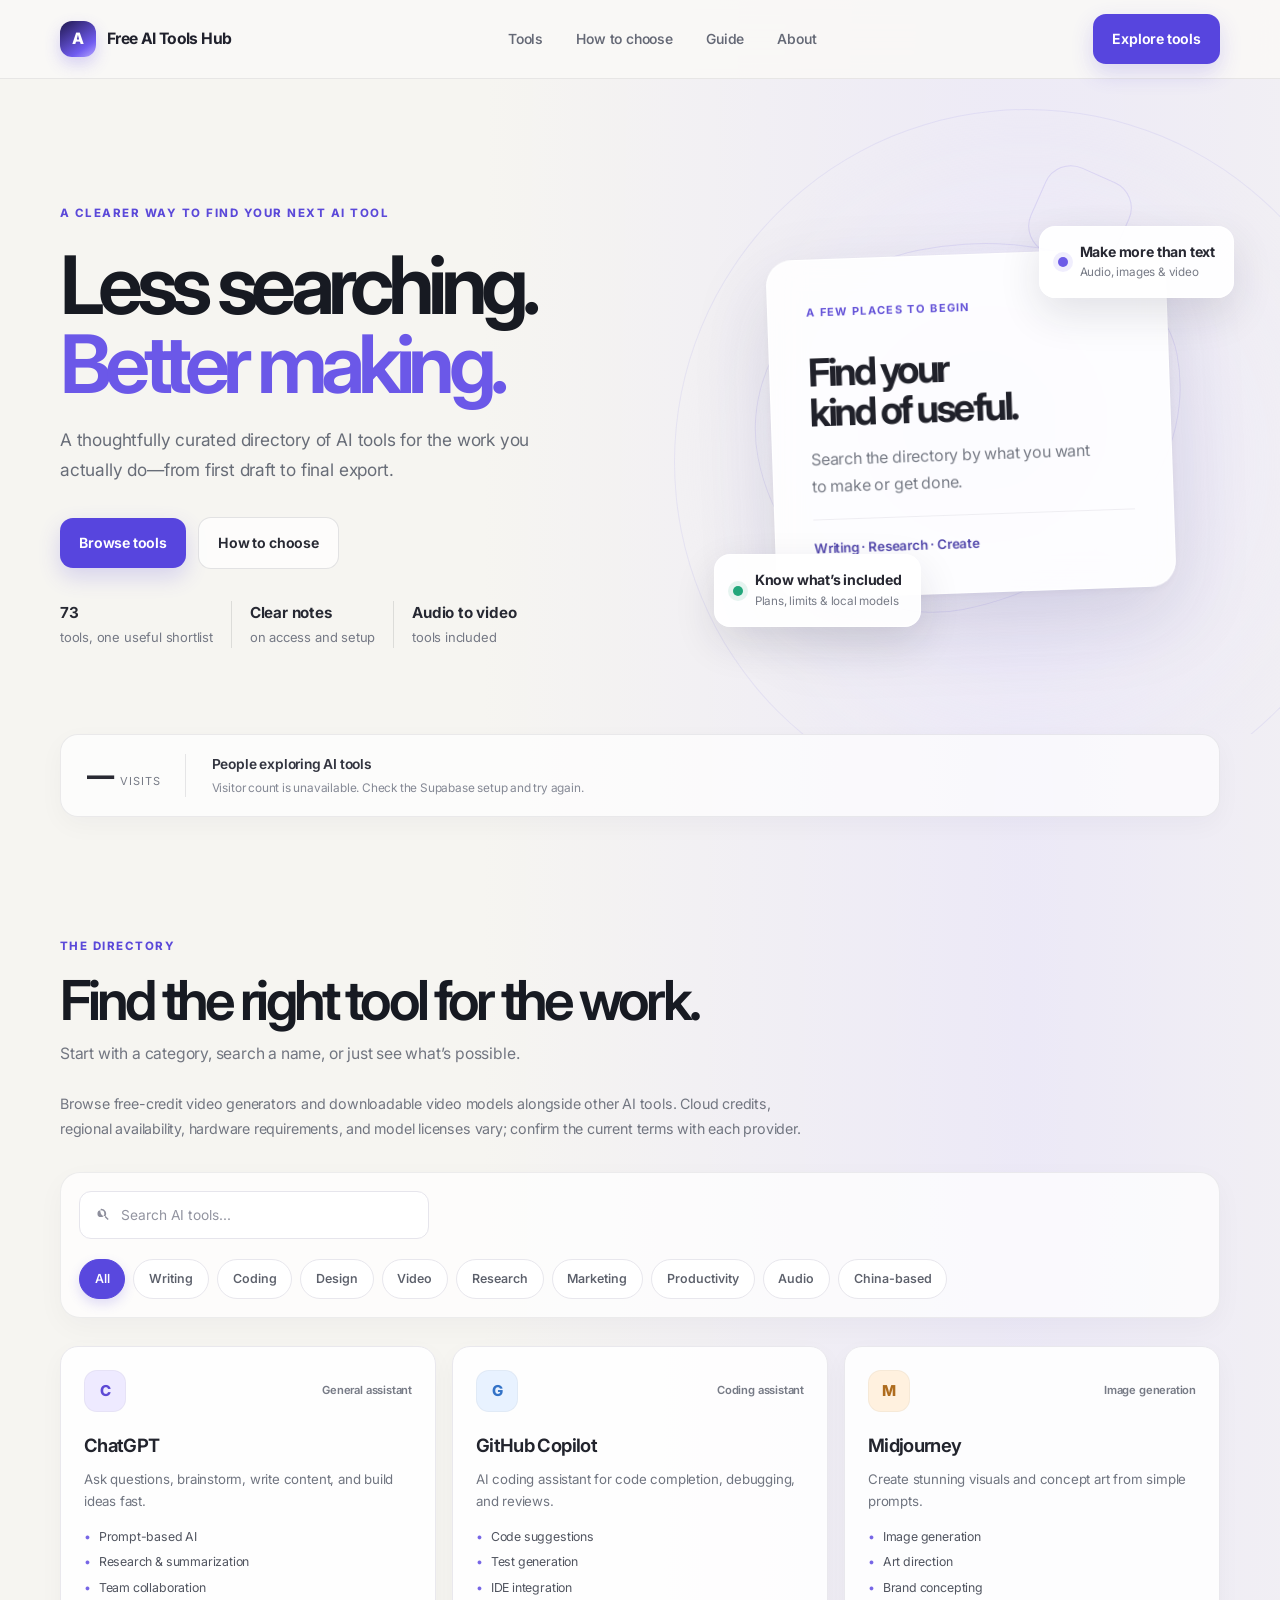
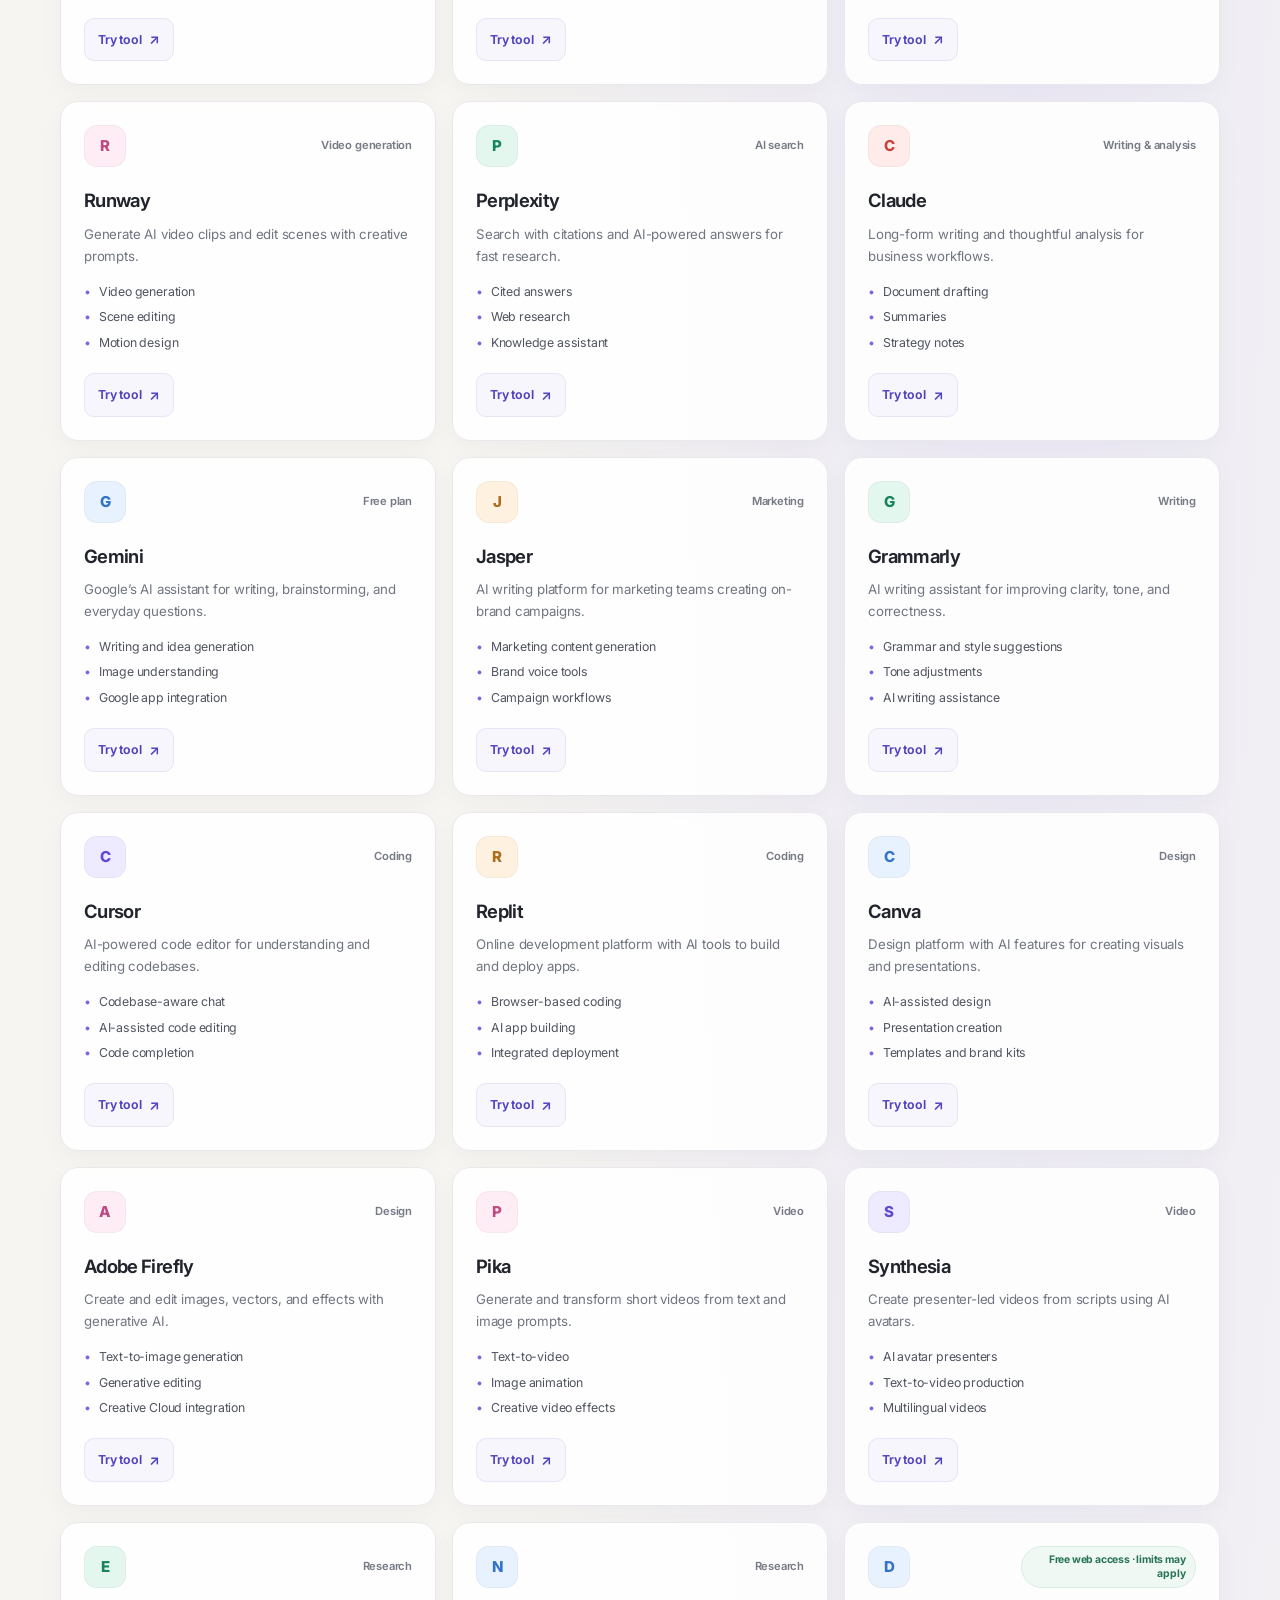
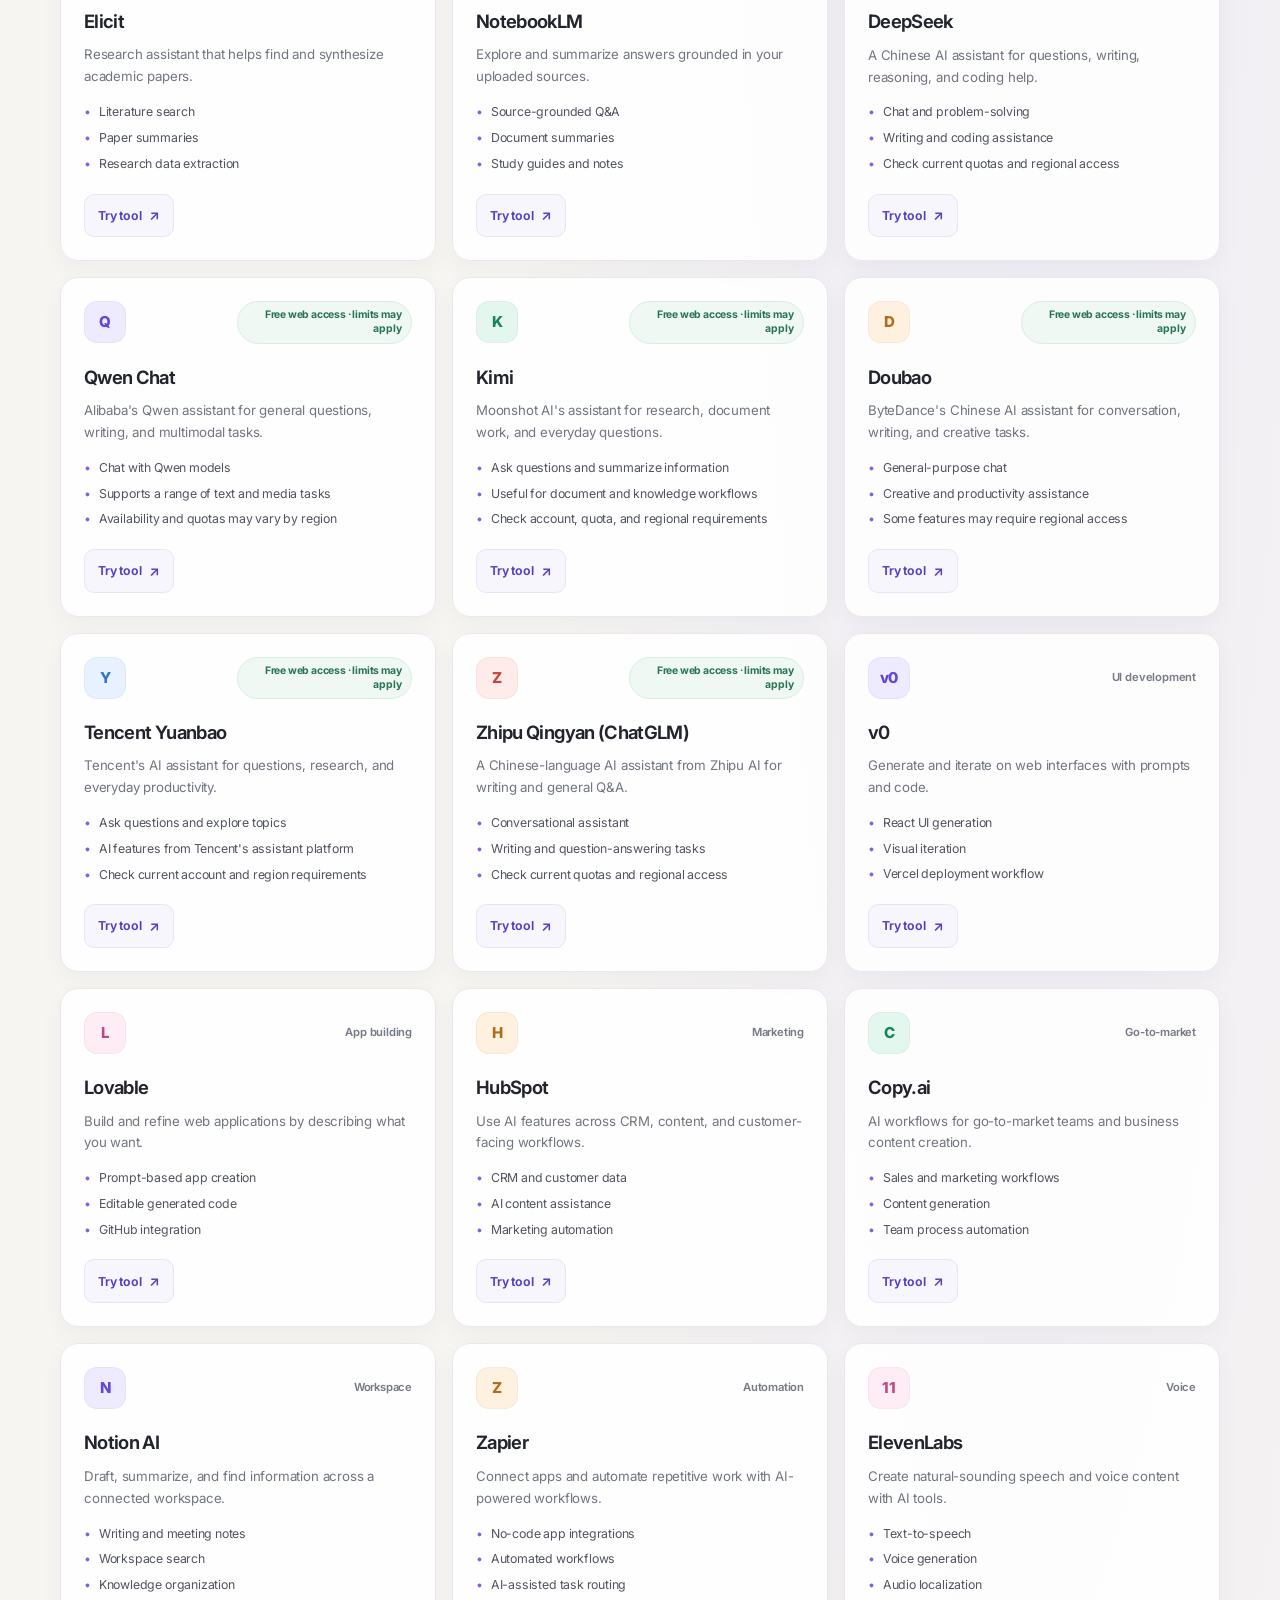
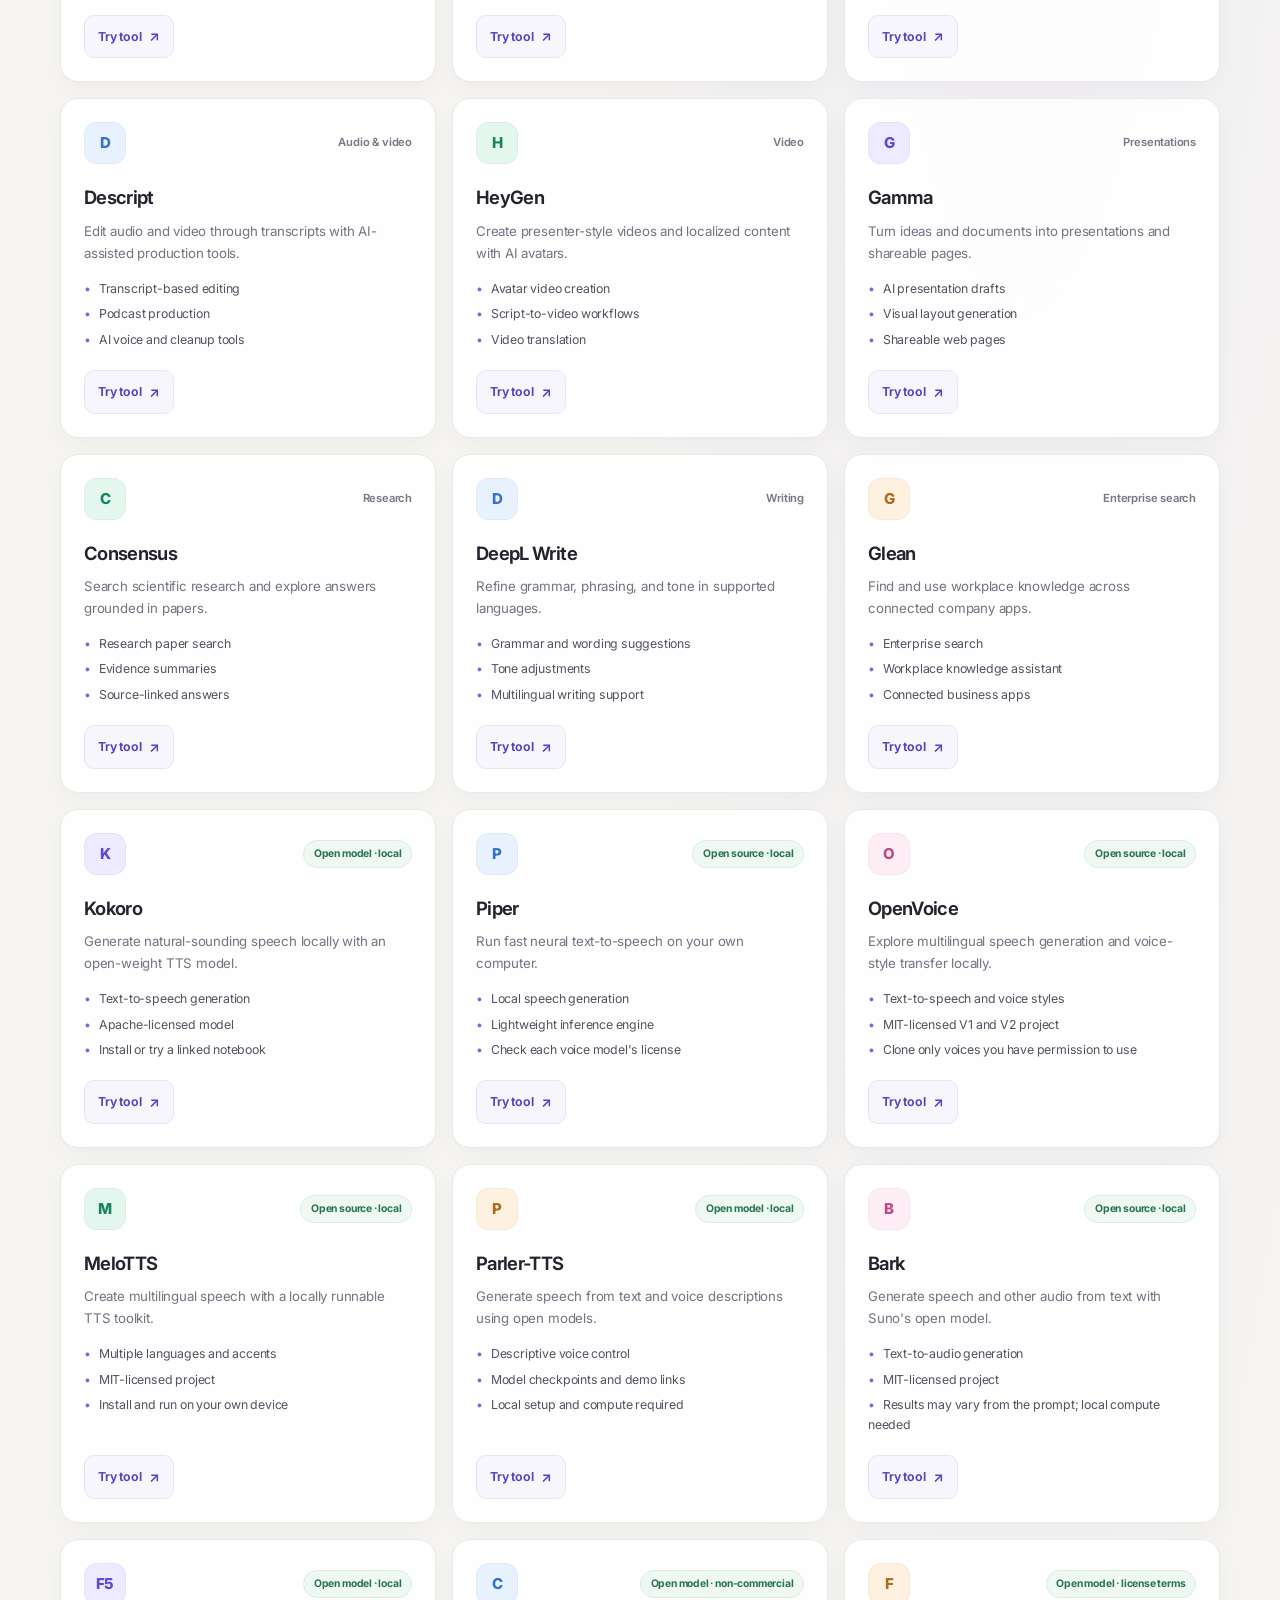
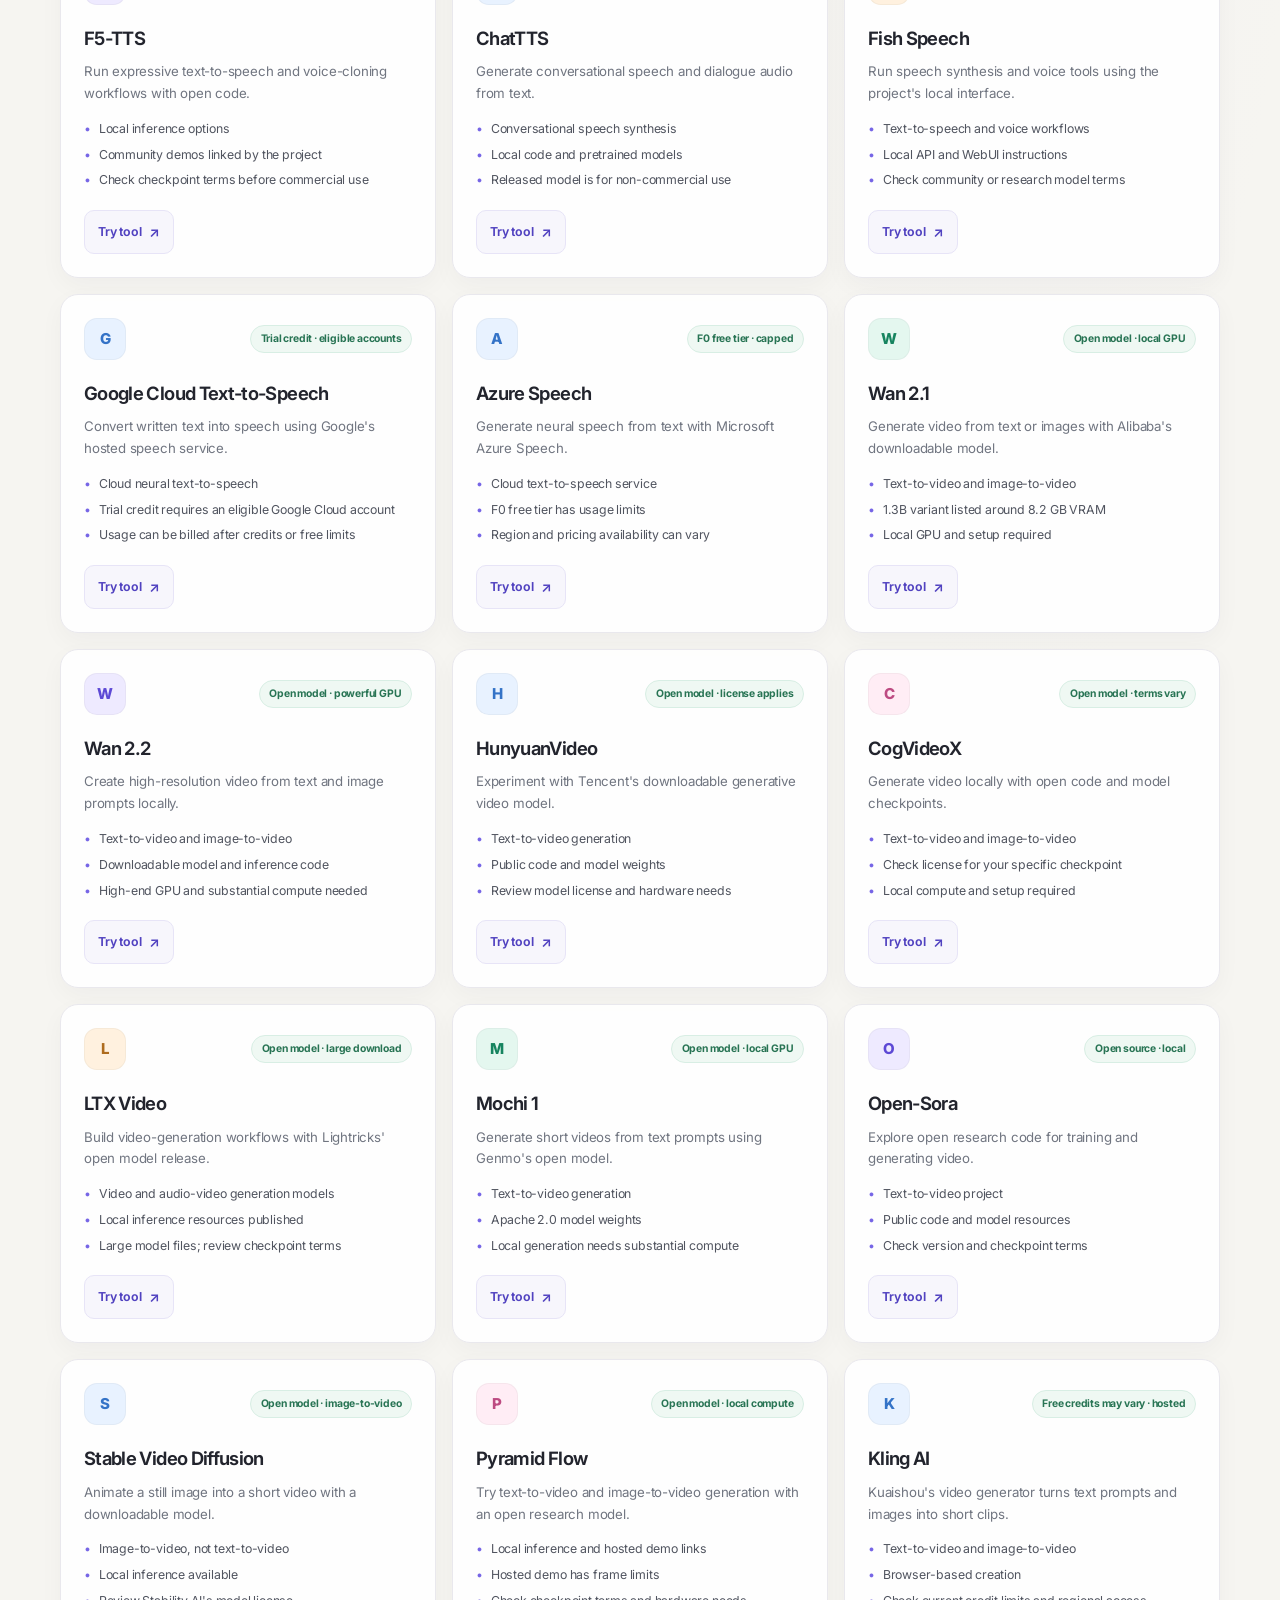
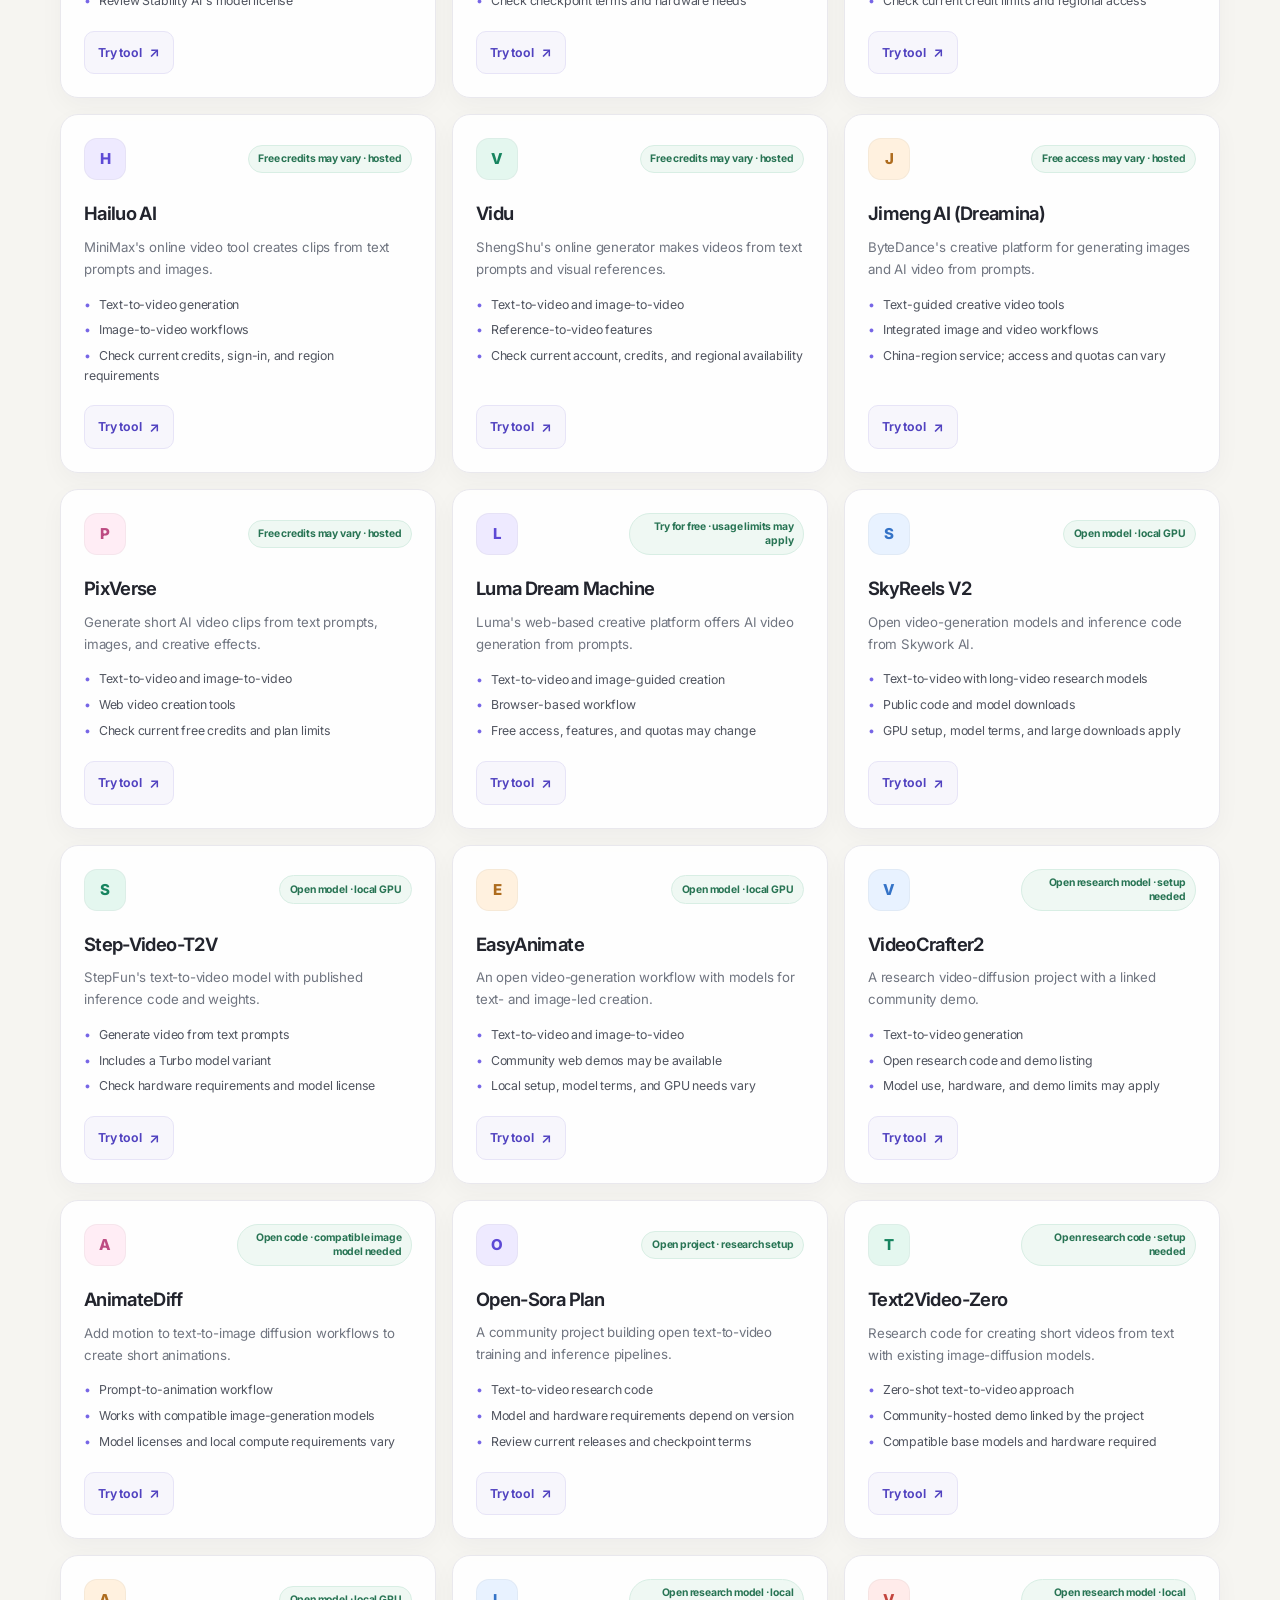
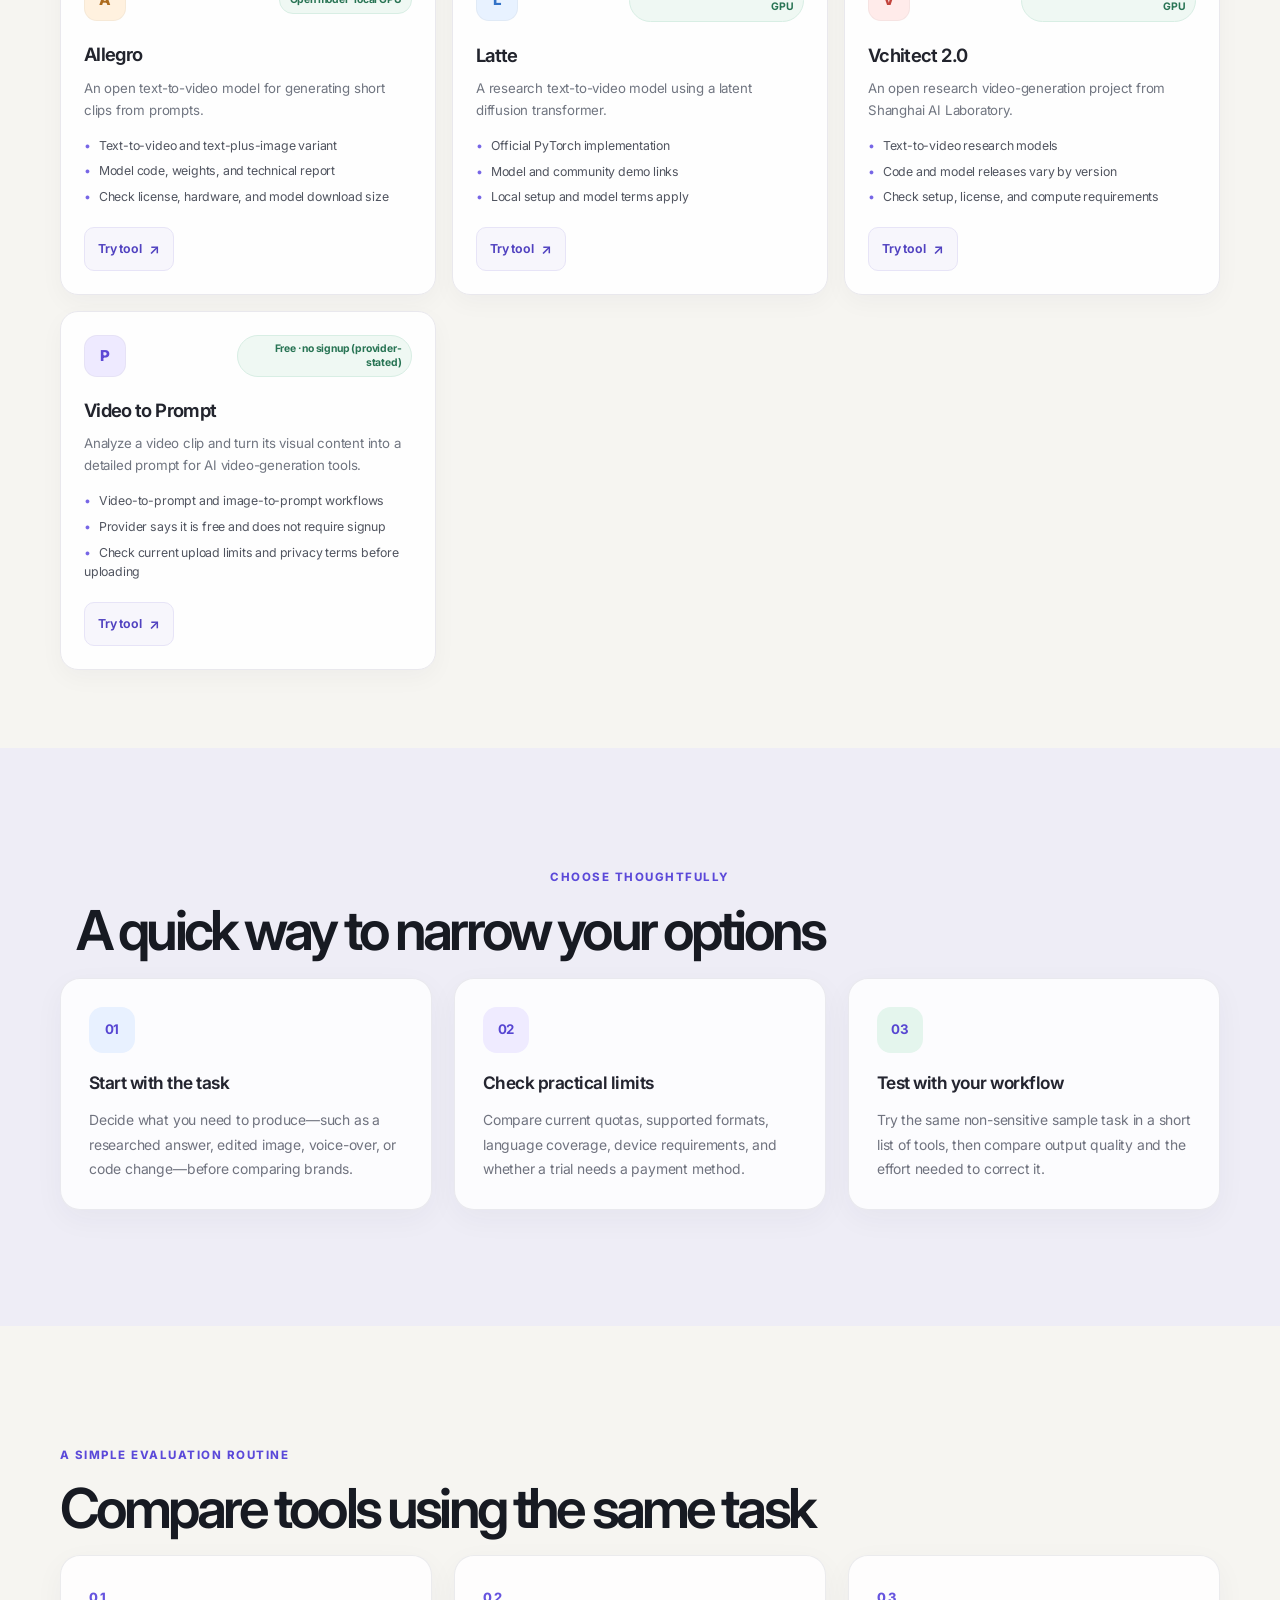
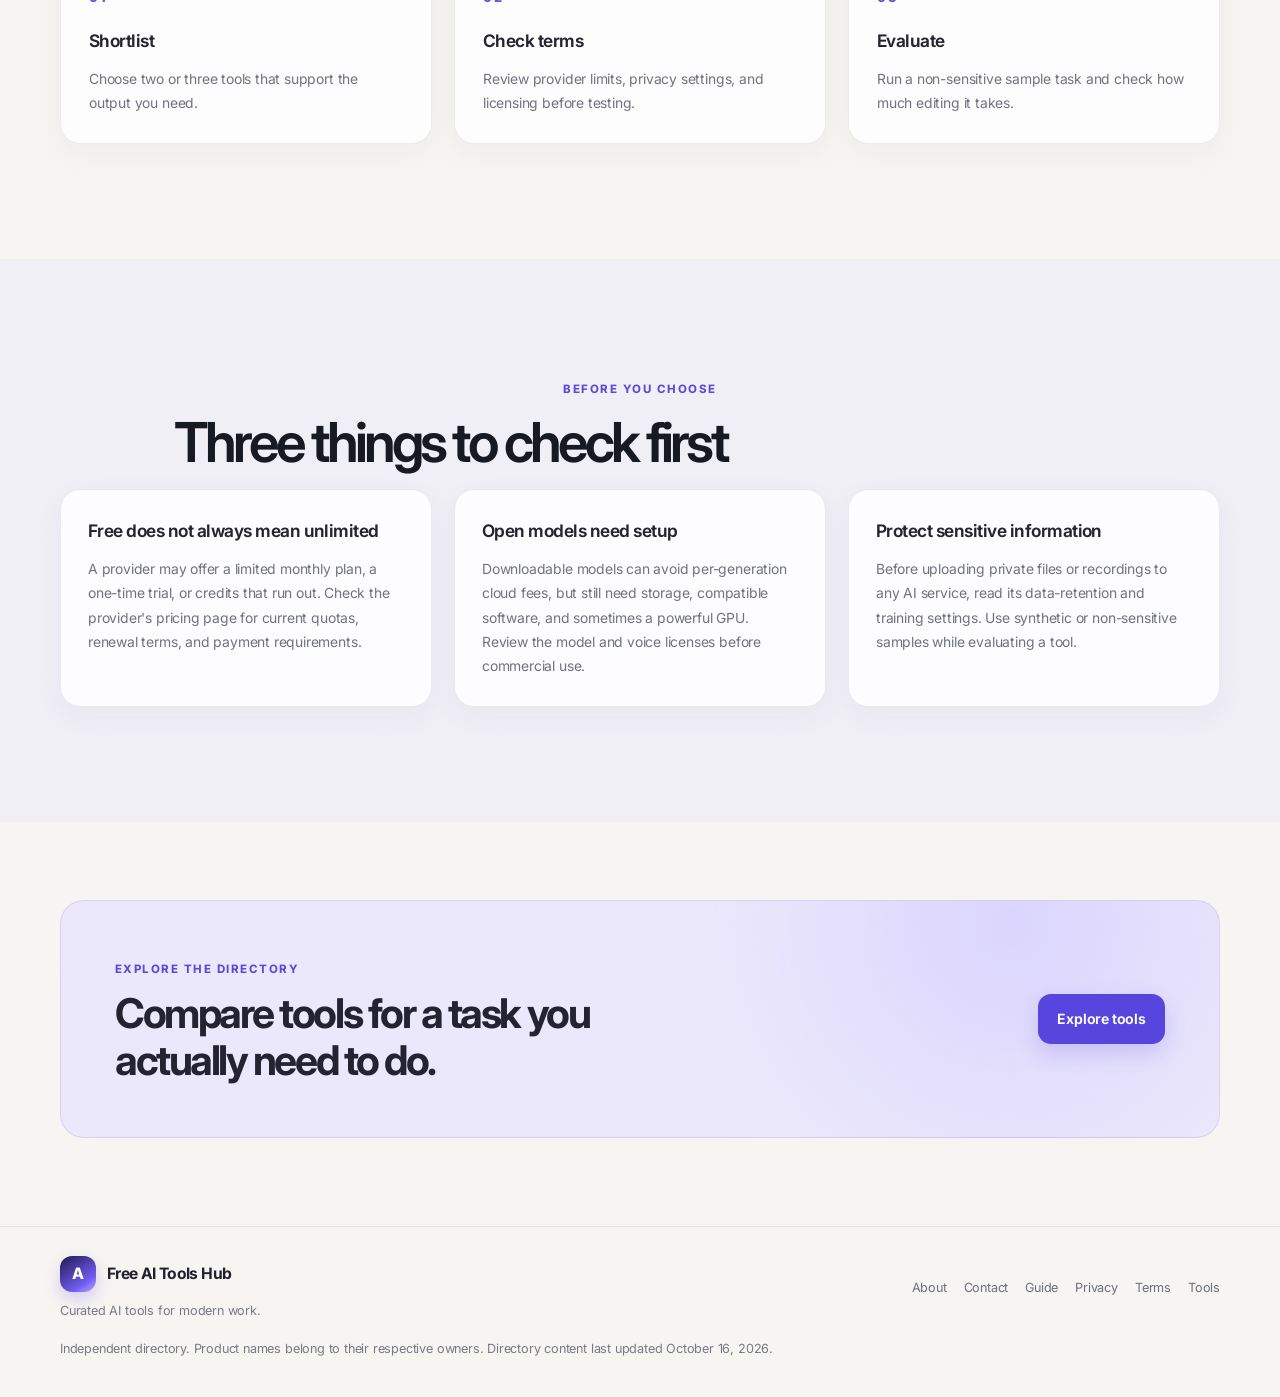
==== commit 2097b003: "Apply Free AI Tools Hub name and site URL" ====
--- a/index.html
+++ b/index.html
@@ -3,20 +3,20 @@
   <head>
     <meta charset="UTF-8" />
     <meta name="viewport" content="width=device-width, initial-scale=1.0" />
-    <title>AI ToolHubs — AI Tool Directory and Guides</title>
+    <title>Free AI Tools Hub — AI Tool Directory and Guides</title>
     <meta
       name="description"
       content="Explore 73 AI tools, including Chinese AI assistants, free and open text-to-video generators, and tools for writing, coding, design, audio, and research."
     />
     <meta name="robots" content="index, follow" />
     <meta property="og:type" content="website" />
-    <meta property="og:title" content="AI ToolHubs — AI Tool Directory and Guides" />
+    <meta property="og:title" content="Free AI Tools Hub — AI Tool Directory and Guides" />
     <meta
       property="og:description"
       content="Explore AI tools for writing, coding, research, audio, and video, with notes on free access and local setup."
     />
-    <meta property="og:url" content="https://ai-toolhubs.netlify.app/" />
-    <link rel="canonical" href="https://ai-toolhubs.netlify.app/" />
+    <meta property="og:url" content="https://darkliger51214.github.io/free-ai-tools-hub/" />
+    <link rel="canonical" href="https://darkliger51214.github.io/free-ai-tools-hub/" />
     <link rel="preconnect" href="https://fonts.googleapis.com" />
     <link rel="preconnect" href="https://fonts.gstatic.com" crossorigin />
     <link
@@ -31,7 +31,7 @@
       <div class="container navbar">
         <div class="logo-wrap">
           <div class="logo-mark">A</div>
-          <span>AI ToolHubs</span>
+          <span>Free AI Tools Hub</span>
         </div>
 
         <nav class="main-nav" aria-label="Main navigation">
@@ -1371,7 +1371,7 @@
         <div>
           <div class="logo-wrap">
             <div class="logo-mark">A</div>
-            <span>AI ToolHubs</span>
+            <span>Free AI Tools Hub</span>
           </div>
           <p>Curated AI tools for modern work.</p>
         </div>
